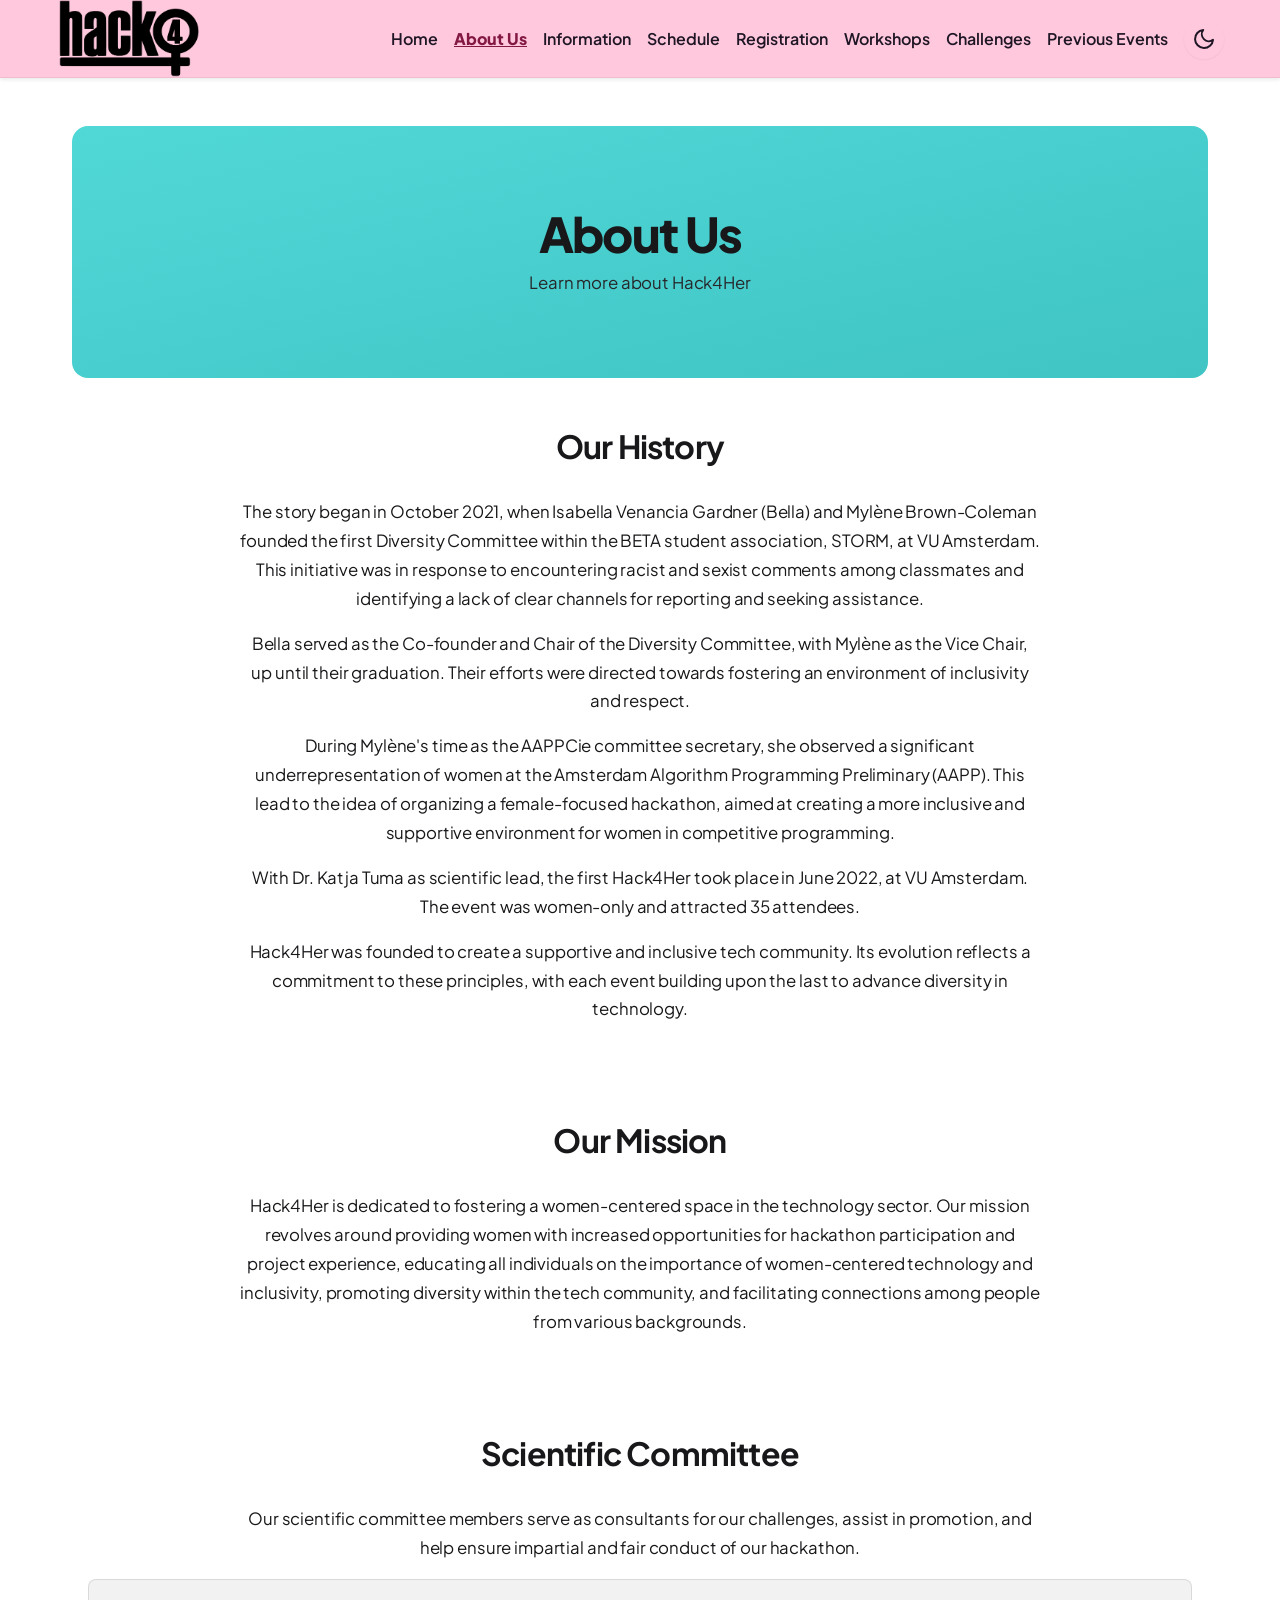
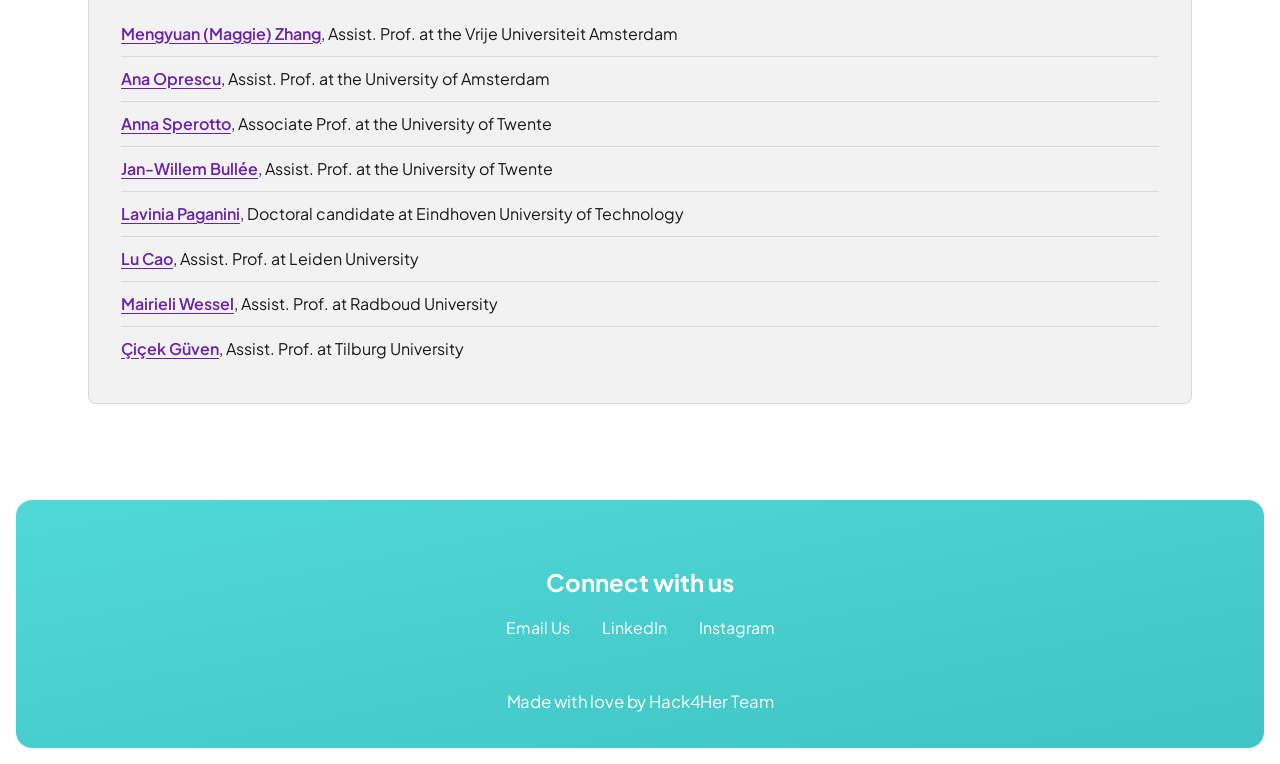
==== about/index.html @ b9912653 "Initial commit with improvements on the hack4her website" ====
<!doctype html>
<html lang="en">
	<head>
		<meta charset="utf-8" />
		<link rel="icon" href="/images/logos/Hack4Her_icon2025.png" />
		<link href="https://fonts.googleapis.com/icon?family=Material+Icons" rel="stylesheet">
		<meta name="viewport" content="width=device-width, initial-scale=1" />
		
		<link href="/_app/immutable/assets/0.BnzV58SU.css" rel="stylesheet">
		<link href="/_app/immutable/assets/3.CpiFrl3l.css" rel="stylesheet"><!--[--><meta name="description" content="Learn about the Hack4Her mission, our team, and our commitment to diversity in technology."> <!--[--><meta name="keywords" content="hackathon, women in tech, coding, programming, technology, diversity, inclusion, about us, team, mission, vision"><!--]--> <meta property="og:title" content="About Hack4Her - Our Mission and Team"> <meta property="og:description" content="Learn about the Hack4Her mission, our team, and our commitment to diversity in technology."> <meta property="og:type" content="website"> <!--[--><meta property="og:image" content="/images/og-image.jpg"><!--]--> <meta name="twitter:card" content="summary_large_image"> <meta name="twitter:title" content="About Hack4Her - Our Mission and Team"> <meta name="twitter:description" content="Learn about the Hack4Her mission, our team, and our commitment to diversity in technology."> <!--[--><meta name="twitter:image" content="/images/og-image.jpg"><!--]--> <!--[!--><!--]--><!--]--><title>About Hack4Her - Our Mission and Team</title>
			<script src="/theme-switcher.js"></script>
		<script src="/gallery-scroll.js" defer></script>
		<script src="/schedule-tabs.js" defer></script>
			<link rel="preconnect" href="https://fonts.googleapis.com">
		<link rel="preconnect" href="https://fonts.gstatic.com" crossorigin>
		<link href="https://fonts.googleapis.com/css2?family=Plus+Jakarta+Sans:wght@400;500;600;700;800&amp;display=swap" rel="stylesheet">
	</head>
	<body data-sveltekit-preload-data="hover">
		<div style="display: contents"><!--[--><!--[--><!----><header class="navigation svelte-17yf3y8"><div class="nav-container svelte-17yf3y8"><div class="logo svelte-17yf3y8"><a href="/" aria-label="Home"><img src="/images/logos/Hack4Her_logo_black.png" alt="Hack4Her" class="logo-img light-logo svelte-17yf3y8"> <img src="/images/logos/Hack4Her_logo_white.png" alt="Hack4Her" class="logo-img dark-logo svelte-17yf3y8"></a></div> <button class="mobile-toggle svelte-17yf3y8" aria-expanded="false" aria-controls="mobile-menu" aria-label="Open menu"><span class="sr-only svelte-17yf3y8">Open menu</span> <svg class="h-6 w-6" fill="none" viewBox="0 0 24 24" stroke="currentColor"><!--[!--><path stroke-linecap="round" stroke-linejoin="round" stroke-width="2" d="M4 6h16M4 12h16M4 18h16"></path><!--]--></svg></button> <nav class="desktop-nav svelte-17yf3y8"><ul class="svelte-17yf3y8"><!--[--><li class="svelte-17yf3y8"><a href="/" class="svelte-17yf3y8">Home</a></li><li class="active svelte-17yf3y8"><a href="/about" class="svelte-17yf3y8">About Us</a></li><li class="svelte-17yf3y8"><a href="/information" class="svelte-17yf3y8">Information</a></li><li class="svelte-17yf3y8"><a href="/schedule" class="svelte-17yf3y8">Schedule</a></li><li class="svelte-17yf3y8"><a href="/registration" class="svelte-17yf3y8">Registration</a></li><li class="svelte-17yf3y8"><a href="/workshops" class="svelte-17yf3y8">Workshops</a></li><li class="svelte-17yf3y8"><a href="/challenges" class="svelte-17yf3y8">Challenges</a></li><li class="svelte-17yf3y8"><a href="/previous-events" class="svelte-17yf3y8">Previous Events</a></li><!--]--></ul> <button class="theme-toggle svelte-13b93yv" aria-label="Switch to dark mode"><!--[!--><svg class="icon svelte-13b93yv" viewBox="0 0 24 24" width="24" height="24" stroke="currentColor" stroke-width="2" fill="none" stroke-linecap="round" stroke-linejoin="round"><path d="M21 12.79A9 9 0 1 1 11.21 3 7 7 0 0 0 21 12.79z"></path></svg><!--]--></button><!----></nav></div> <!--[!--><!--]--></header><!----> <main class="svelte-fzz30"><!----><!----><div class="page-header gradient-background svelte-25y82e"><div class="header-content svelte-25y82e"><h1 class="svelte-25y82e">About Us</h1> <p class="svelte-25y82e">Learn more about Hack4Her</p></div></div> <section class="section svelte-25y82e"><div class="section-container svelte-25y82e"><h2 class="section-title svelte-25y82e">Our History</h2> <p class="section-text svelte-25y82e">The story began in October 2021, when Isabella Venancia Gardner (Bella) and Mylène Brown-Coleman founded the first Diversity Committee within the BETA student association, STORM, at VU Amsterdam. This initiative was in response to encountering racist and sexist comments among classmates and identifying a lack of clear channels for reporting and seeking assistance.</p> <p class="section-text svelte-25y82e">Bella served as the Co-founder and Chair of the Diversity Committee, with Mylène as the Vice Chair, up until their graduation. Their efforts were directed towards fostering an environment of inclusivity and respect.</p> <p class="section-text svelte-25y82e">During Mylène's time as the AAPPCie committee secretary, she observed a significant underrepresentation of women at the Amsterdam Algorithm Programming Preliminary (AAPP). This lead to the idea of organizing a female-focused hackathon, aimed at creating a more inclusive and supportive environment for women in competitive programming.</p> <p class="section-text svelte-25y82e">With Dr. Katja Tuma as scientific lead, the first Hack4Her took place in June 2022, at VU Amsterdam. The event was women-only and attracted 35 attendees.</p> <p class="section-text svelte-25y82e">Hack4Her was founded to create a supportive and inclusive tech community. Its evolution reflects a commitment to these principles, with each event building upon the last to advance diversity in technology.</p></div></section> <section class="section svelte-25y82e"><div class="section-container svelte-25y82e"><h2 class="section-title svelte-25y82e">Our Mission</h2> <p class="section-text svelte-25y82e">Hack4Her is dedicated to fostering a women-centered space in the technology sector. Our mission revolves around providing women with increased opportunities for hackathon participation and project experience, educating all individuals on the importance of women-centered technology and inclusivity, promoting diversity within the tech community, and facilitating connections among people from various backgrounds.</p></div></section> <section class="section svelte-25y82e"><div class="section-container svelte-25y82e"><h2 class="section-title svelte-25y82e">Scientific Committee</h2> <p class="section-text svelte-25y82e">Our scientific committee members serve as consultants for our challenges, assist in promotion, and help ensure impartial and fair conduct of our hackathon.</p> <div class="scientific-committee svelte-25y82e"><ul class="committee-list svelte-25y82e"><li class="svelte-25y82e"><a class="sc-link svelte-25y82e" href="https://mengyuanzhang.github.io/">Mengyuan (Maggie) Zhang</a>, Assist. Prof. at the Vrije Universiteit Amsterdam</li> <li class="svelte-25y82e"><a class="sc-link svelte-25y82e" href="https://www.uva.nl/en/profile/o/p/a.m.oprescu/a.m.oprescu.html">Ana Oprescu</a>, Assist. Prof. at the University of Amsterdam</li> <li class="svelte-25y82e"><a class="sc-link svelte-25y82e" href="http://annasperotto.org">Anna Sperotto</a>, Associate Prof. at the University of Twente</li> <li class="svelte-25y82e"><a class="sc-link svelte-25y82e" href="https://research.utwente.nl/en/persons/jan-willem-bullée">Jan-Willem Bullée</a>, Assist. Prof. at the University of Twente</li> <li class="svelte-25y82e"><a class="sc-link svelte-25y82e" href="https://research.tue.nl/en/persons/lavinia-paganini">Lavinia Paganini</a>, Doctoral candidate at Eindhoven University of Technology</li> <li class="svelte-25y82e"><a class="sc-link svelte-25y82e" href="https://www.universiteitleiden.nl/en/staffmembers/lu-cao%5B2%5D#tab-1">Lu Cao</a>, Assist. Prof. at Leiden University</li> <li class="svelte-25y82e"><a class="sc-link svelte-25y82e" href="https://mairieli.com">Mairieli Wessel</a>, Assist. Prof. at Radboud University</li> <li class="svelte-25y82e"><a class="sc-link svelte-25y82e" href="https://www.tilburguniversity.edu/staff/c-guven">Çiçek Güven</a>, Assist. Prof. at Tilburg University</li></ul></div></div></section> <!--[!--><!--]--> <!--[!--><!--]--><!----><!----></main> <footer class="gradient-background svelte-1807tra"><div class="container svelte-1807tra"><div class="footer-section-title svelte-1807tra">Connect with us</div> <div class="footer-links svelte-1807tra"><a href="mailto:info.hack4her@gmail.com" class="svelte-1807tra">Email Us</a> <a href="https://www.linkedin.com/company/hack4her/" target="_blank" rel="noopener noreferrer" class="svelte-1807tra">LinkedIn</a> <a href="https://www.instagram.com/hack4herofficial/" target="_blank" rel="noopener noreferrer" class="svelte-1807tra">Instagram</a></div>  <!--[!--><!--]--> <!--[!--><!--]--> <div class="footer-bottom svelte-1807tra"><p class="svelte-1807tra">Made with love by Hack4Her Team</p></div></div></footer><!----><!----><!--]--> <!--[!--><!--]--><!--]-->
			
			<script>
				{
					__sveltekit_zcot5m = {
						base: ""
					};

					const element = document.currentScript.parentElement;

					Promise.all([
						import("/_app/immutable/entry/start.DRMPRl2K.js"),
						import("/_app/immutable/entry/app.BiGqqHUP.js")
					]).then(([kit, app]) => {
						kit.start(app, element, {
							node_ids: [0, 3],
							data: [null,null],
							form: null,
							error: null
						});
					});
				}
			</script>
		</div>
	</body>
</html>
---- _app/immutable/assets/0.BnzV58SU.css ----
/*! tailwindcss v4.1.1 | MIT License | https://tailwindcss.com */@layer theme{:root,:host{--font-sans:ui-sans-serif,system-ui,sans-serif,"Apple Color Emoji","Segoe UI Emoji","Segoe UI Symbol","Noto Color Emoji";--font-mono:ui-monospace,SFMono-Regular,Menlo,Monaco,Consolas,"Liberation Mono","Courier New",monospace;--color-white:#fff;--spacing:.25rem;--default-transition-duration:.15s;--default-transition-timing-function:cubic-bezier(.4,0,.2,1);--default-font-family:var(--font-sans);--default-mono-font-family:var(--font-mono)}}@layer base{*,:after,:before,::backdrop{box-sizing:border-box;border:0 solid;margin:0;padding:0}::file-selector-button{box-sizing:border-box;border:0 solid;margin:0;padding:0}html,:host{-webkit-text-size-adjust:100%;-moz-tab-size:4;tab-size:4;line-height:1.5;font-family:var(--default-font-family,ui-sans-serif,system-ui,sans-serif,"Apple Color Emoji","Segoe UI Emoji","Segoe UI Symbol","Noto Color Emoji");font-feature-settings:var(--default-font-feature-settings,normal);font-variation-settings:var(--default-font-variation-settings,normal);-webkit-tap-highlight-color:transparent}hr{height:0;color:inherit;border-top-width:1px}abbr:where([title]){-webkit-text-decoration:underline dotted;text-decoration:underline dotted}h1,h2,h3,h4,h5,h6{font-size:inherit;font-weight:inherit}a{color:inherit;-webkit-text-decoration:inherit;text-decoration:inherit}b,strong{font-weight:bolder}code,kbd,samp,pre{font-family:var(--default-mono-font-family,ui-monospace,SFMono-Regular,Menlo,Monaco,Consolas,"Liberation Mono","Courier New",monospace);font-feature-settings:var(--default-mono-font-feature-settings,normal);font-variation-settings:var(--default-mono-font-variation-settings,normal);font-size:1em}small{font-size:80%}sub,sup{vertical-align:baseline;font-size:75%;line-height:0;position:relative}sub{bottom:-.25em}sup{top:-.5em}table{text-indent:0;border-color:inherit;border-collapse:collapse}:-moz-focusring{outline:auto}progress{vertical-align:baseline}summary{display:list-item}ol,ul,menu{list-style:none}img,svg,video,canvas,audio,iframe,embed,object{vertical-align:middle;display:block}img,video{max-width:100%;height:auto}button,input,select,optgroup,textarea{font:inherit;font-feature-settings:inherit;font-variation-settings:inherit;letter-spacing:inherit;color:inherit;opacity:1;background-color:#0000;border-radius:0}::file-selector-button{font:inherit;font-feature-settings:inherit;font-variation-settings:inherit;letter-spacing:inherit;color:inherit;opacity:1;background-color:#0000;border-radius:0}:where(select:is([multiple],[size])) optgroup{font-weight:bolder}:where(select:is([multiple],[size])) optgroup option{padding-inline-start:20px}::file-selector-button{margin-inline-end:4px}::placeholder{opacity:1}@supports (not ((-webkit-appearance:-apple-pay-button))) or (contain-intrinsic-size:1px){::placeholder{color:color-mix(in oklab,currentColor 50%,transparent)}}textarea{resize:vertical}::-webkit-search-decoration{-webkit-appearance:none}::-webkit-date-and-time-value{min-height:1lh;text-align:inherit}::-webkit-datetime-edit{padding-block:0}::-webkit-datetime-edit-year-field{padding-block:0}::-webkit-datetime-edit-month-field{padding-block:0}::-webkit-datetime-edit-day-field{padding-block:0}::-webkit-datetime-edit-hour-field{padding-block:0}::-webkit-datetime-edit-minute-field{padding-block:0}::-webkit-datetime-edit-second-field{padding-block:0}::-webkit-datetime-edit-millisecond-field{padding-block:0}::-webkit-datetime-edit-meridiem-field{padding-block:0}:-moz-ui-invalid{box-shadow:none}button,input:where([type=button],[type=reset],[type=submit]){-webkit-appearance:button;-moz-appearance:button;appearance:button}::file-selector-button{-webkit-appearance:button;-moz-appearance:button;appearance:button}::-webkit-inner-spin-button{height:auto}::-webkit-outer-spin-button{height:auto}[hidden]:where(:not([hidden=until-found])){display:none!important}[type=text],input:where(:not([type])),[type=email],[type=url],[type=password],[type=number],[type=date],[type=datetime-local],[type=month],[type=search],[type=tel],[type=time],[type=week],[multiple],textarea,select{-webkit-appearance:none;-moz-appearance:none;appearance:none;--tw-shadow:0 0 #0000;background-color:#fff;border-width:1px;border-color:#6a7282;border-radius:0;padding:.5rem .75rem;font-size:1rem;line-height:1.5rem}:is([type=text],input:where(:not([type])),[type=email],[type=url],[type=password],[type=number],[type=date],[type=datetime-local],[type=month],[type=search],[type=tel],[type=time],[type=week],[multiple],textarea,select):focus{outline-offset:2px;--tw-ring-inset:var(--tw-empty, );--tw-ring-offset-width:0px;--tw-ring-offset-color:#fff;--tw-ring-color:oklch(54.6% .245 262.881);--tw-ring-offset-shadow:var(--tw-ring-inset)0 0 0 var(--tw-ring-offset-width)var(--tw-ring-offset-color);--tw-ring-shadow:var(--tw-ring-inset)0 0 0 calc(1px + var(--tw-ring-offset-width))var(--tw-ring-color);box-shadow:var(--tw-ring-offset-shadow),var(--tw-ring-shadow),var(--tw-shadow);border-color:#155dfc;outline:2px solid #0000}input::placeholder,textarea::placeholder{color:#6a7282;opacity:1}::-webkit-datetime-edit-fields-wrapper{padding:0}::-webkit-date-and-time-value{min-height:1.5em}::-webkit-date-and-time-value{text-align:inherit}::-webkit-datetime-edit{display:inline-flex}::-webkit-datetime-edit{padding-top:0;padding-bottom:0}::-webkit-datetime-edit-year-field{padding-top:0;padding-bottom:0}::-webkit-datetime-edit-month-field{padding-top:0;padding-bottom:0}::-webkit-datetime-edit-day-field{padding-top:0;padding-bottom:0}::-webkit-datetime-edit-hour-field{padding-top:0;padding-bottom:0}::-webkit-datetime-edit-minute-field{padding-top:0;padding-bottom:0}::-webkit-datetime-edit-second-field{padding-top:0;padding-bottom:0}::-webkit-datetime-edit-millisecond-field{padding-top:0;padding-bottom:0}::-webkit-datetime-edit-meridiem-field{padding-top:0;padding-bottom:0}select{-webkit-print-color-adjust:exact;print-color-adjust:exact;background-image:url("data:image/svg+xml,%3csvg xmlns='http://www.w3.org/2000/svg' fill='none' viewBox='0 0 20 20'%3e%3cpath stroke='oklch(55.1%25 0.027 264.364)' stroke-linecap='round' stroke-linejoin='round' stroke-width='1.5' d='M6 8l4 4 4-4'/%3e%3c/svg%3e");background-position:right .5rem center;background-repeat:no-repeat;background-size:1.5em 1.5em;padding-right:2.5rem}[multiple],[size]:where(select:not([size="1"])){background-image:initial;background-position:initial;background-repeat:unset;background-size:initial;-webkit-print-color-adjust:unset;print-color-adjust:unset;padding-right:.75rem}[type=checkbox],[type=radio]{-webkit-appearance:none;-moz-appearance:none;appearance:none;-webkit-print-color-adjust:exact;print-color-adjust:exact;vertical-align:middle;-webkit-user-select:none;user-select:none;color:#155dfc;--tw-shadow:0 0 #0000;background-color:#fff;background-origin:border-box;border-width:1px;border-color:#6a7282;flex-shrink:0;width:1rem;height:1rem;padding:0;display:inline-block}[type=checkbox]{border-radius:0}[type=radio]{border-radius:100%}[type=checkbox]:focus,[type=radio]:focus{outline-offset:2px;--tw-ring-inset:var(--tw-empty, );--tw-ring-offset-width:2px;--tw-ring-offset-color:#fff;--tw-ring-color:oklch(54.6% .245 262.881);--tw-ring-offset-shadow:var(--tw-ring-inset)0 0 0 var(--tw-ring-offset-width)var(--tw-ring-offset-color);--tw-ring-shadow:var(--tw-ring-inset)0 0 0 calc(2px + var(--tw-ring-offset-width))var(--tw-ring-color);box-shadow:var(--tw-ring-offset-shadow),var(--tw-ring-shadow),var(--tw-shadow);outline:2px solid #0000}[type=checkbox]:checked,[type=radio]:checked{background-color:currentColor;background-position:50%;background-repeat:no-repeat;background-size:100% 100%;border-color:#0000}[type=checkbox]:checked{background-image:url("data:image/svg+xml,%3csvg viewBox='0 0 16 16' fill='white' xmlns='http://www.w3.org/2000/svg'%3e%3cpath d='M12.207 4.793a1 1 0 010 1.414l-5 5a1 1 0 01-1.414 0l-2-2a1 1 0 011.414-1.414L6.5 9.086l4.293-4.293a1 1 0 011.414 0z'/%3e%3c/svg%3e")}@media (forced-colors:active){[type=checkbox]:checked{-webkit-appearance:auto;-moz-appearance:auto;appearance:auto}}[type=radio]:checked{background-image:url("data:image/svg+xml,%3csvg viewBox='0 0 16 16' fill='white' xmlns='http://www.w3.org/2000/svg'%3e%3ccircle cx='8' cy='8' r='3'/%3e%3c/svg%3e")}@media (forced-colors:active){[type=radio]:checked{-webkit-appearance:auto;-moz-appearance:auto;appearance:auto}}[type=checkbox]:checked:hover,[type=checkbox]:checked:focus,[type=radio]:checked:hover,[type=radio]:checked:focus{background-color:currentColor;border-color:#0000}[type=checkbox]:indeterminate{background-color:currentColor;background-image:url("data:image/svg+xml,%3csvg xmlns='http://www.w3.org/2000/svg' fill='none' viewBox='0 0 16 16'%3e%3cpath stroke='white' stroke-linecap='round' stroke-linejoin='round' stroke-width='2' d='M4 8h8'/%3e%3c/svg%3e");background-position:50%;background-repeat:no-repeat;background-size:100% 100%;border-color:#0000}@media (forced-colors:active){[type=checkbox]:indeterminate{-webkit-appearance:auto;-moz-appearance:auto;appearance:auto}}[type=checkbox]:indeterminate:hover,[type=checkbox]:indeterminate:focus{background-color:currentColor;border-color:#0000}[type=file]{background:unset;border-color:inherit;font-size:unset;line-height:inherit;border-width:0;border-radius:0;padding:0}[type=file]:focus{outline:1px solid buttontext;outline:1px auto -webkit-focus-ring-color}}@layer components;@layer utilities{.sr-only{clip:rect(0,0,0,0);white-space:nowrap;border-width:0;width:1px;height:1px;margin:-1px;padding:0;position:absolute;overflow:hidden}.static{position:static}.container{width:100%}@media (min-width:40rem){.container{max-width:40rem}}@media (min-width:48rem){.container{max-width:48rem}}@media (min-width:64rem){.container{max-width:64rem}}@media (min-width:80rem){.container{max-width:80rem}}@media (min-width:96rem){.container{max-width:96rem}}.contents{display:contents}.flex{display:flex}.grid{display:grid}.hidden{display:none}.table{display:table}.h-6{height:calc(var(--spacing)*6)}.w-6{width:calc(var(--spacing)*6)}.flex-shrink{flex-shrink:1}.grow{flex-grow:1}.border-collapse{border-collapse:collapse}.transform{transform:var(--tw-rotate-x)var(--tw-rotate-y)var(--tw-rotate-z)var(--tw-skew-x)var(--tw-skew-y)}.resize{resize:both}.flex-wrap{flex-wrap:wrap}.border{border-style:var(--tw-border-style);border-width:1px}.text-white{color:var(--color-white)}.filter{filter:var(--tw-blur,)var(--tw-brightness,)var(--tw-contrast,)var(--tw-grayscale,)var(--tw-hue-rotate,)var(--tw-invert,)var(--tw-saturate,)var(--tw-sepia,)var(--tw-drop-shadow,)}.backdrop-filter{-webkit-backdrop-filter:var(--tw-backdrop-blur,)var(--tw-backdrop-brightness,)var(--tw-backdrop-contrast,)var(--tw-backdrop-grayscale,)var(--tw-backdrop-hue-rotate,)var(--tw-backdrop-invert,)var(--tw-backdrop-opacity,)var(--tw-backdrop-saturate,)var(--tw-backdrop-sepia,);backdrop-filter:var(--tw-backdrop-blur,)var(--tw-backdrop-brightness,)var(--tw-backdrop-contrast,)var(--tw-backdrop-grayscale,)var(--tw-backdrop-hue-rotate,)var(--tw-backdrop-invert,)var(--tw-backdrop-opacity,)var(--tw-backdrop-saturate,)var(--tw-backdrop-sepia,)}.transition{transition-property:color,background-color,border-color,outline-color,text-decoration-color,fill,stroke,--tw-gradient-from,--tw-gradient-via,--tw-gradient-to,opacity,box-shadow,transform,translate,scale,rotate,filter,-webkit-backdrop-filter,backdrop-filter;transition-timing-function:var(--tw-ease,var(--default-transition-timing-function));transition-duration:var(--tw-duration,var(--default-transition-duration))}}@supports (((-webkit-hyphens:none)) and (not (margin-trim:inline))) or ((-moz-orient:inline) and (not (color:rgb(from red r g b)))){@layer base{*,:before,:after,::backdrop{--tw-rotate-x:rotateX(0);--tw-rotate-y:rotateY(0);--tw-rotate-z:rotateZ(0);--tw-skew-x:skewX(0);--tw-skew-y:skewY(0);--tw-border-style:solid;--tw-blur:initial;--tw-brightness:initial;--tw-contrast:initial;--tw-grayscale:initial;--tw-hue-rotate:initial;--tw-invert:initial;--tw-opacity:initial;--tw-saturate:initial;--tw-sepia:initial;--tw-drop-shadow:initial;--tw-drop-shadow-color:initial;--tw-drop-shadow-alpha:100%;--tw-drop-shadow-size:initial;--tw-backdrop-blur:initial;--tw-backdrop-brightness:initial;--tw-backdrop-contrast:initial;--tw-backdrop-grayscale:initial;--tw-backdrop-hue-rotate:initial;--tw-backdrop-invert:initial;--tw-backdrop-opacity:initial;--tw-backdrop-saturate:initial;--tw-backdrop-sepia:initial}}}/* 1. Old Light Mode (Original Website Light Theme) */
:root, [data-theme="old-light"] {
  --color-primary: #e7c6ff;
  --color-primary-rgb: 231,198,255;
  --color-secondary: #bde0fe;
  --color-secondary-rgb: 189,224,254;
  --color-accent: #ffc8dd;
  --color-accent-rgb: 255,200,221;
  --color-tertiary: #50d8d7;
  --color-tertiary-rgb: 80,216,215;
  --color-text: #333333;
  --color-background: #ffffff;
  --color-surface: #ffffff;
  --color-border: rgba(0,0,0,0.06);
  --gradient-background: linear-gradient(to bottom right,#50d8d7,#40c4c4);
  --gradient-nav: var(--color-accent);
  --gradient-primary: linear-gradient(to bottom right,#bde0fe,#e7c6ff);
  --shadow-card: 0 4px 10px #00000042;
  --font-size-heading-large: 3rem;
  --font-size-heading-medium: 2rem;
  --font-size-heading-small: 1.5rem;
  --font-size-body: 1rem;
  --font-size-small: .875rem;
  --font-size-button: 1rem;
  --spacing-small: .5rem;
  --spacing-medium: 1rem;
  --spacing-large: 2rem;
  --border-radius: 8px;
  --border-radius-button: 50px;
  --border-radius-section: 16px;
  --display-light-mode: block;
  --display-dark-mode: none;
  font-family: Inter,-apple-system,BlinkMacSystemFont,Segoe UI,Roboto,Oxygen,Ubuntu,Cantarell,Open Sans,Helvetica Neue,sans-serif;
  font-size: 16px;
  line-height: 1.5;
}

/* 2. Old Dark Mode (Original Website Dark Theme) */
body.dark-mode[data-theme="old-dark"], [data-theme="old-dark"] {
  --color-primary: #9e16a8;
  --color-primary-rgb: 158,22,168;
  --color-secondary: #006ff9;
  --color-secondary-rgb: 0,111,249;
  --color-accent: #741336;
  --color-accent-rgb: 116,19,54;
  --color-tertiary: #0ff;
  --color-tertiary-rgb: 0,255,255;
  --color-text: #f5f5f5;
  --color-background: #0a0a0a;
  --color-surface: #121212;
  --color-border: rgba(255,255,255,0.1);
  --gradient-background: linear-gradient(to bottom right,#090b12,#0a0a79);
  --gradient-nav: #62286e;
  --gradient-primary: linear-gradient(to bottom right,#090b12,#9e16a8);
  --shadow-card: 0 4px 10px #00000082;
  --display-light-mode: none;
  --display-dark-mode: block;
}

/* 3. Minimalist Dark (Sleek Obsidian / Linear style) */
body.dark-mode[data-theme="new-dark"], [data-theme="new-dark"] {
  --color-primary: #818cf8;
  --color-primary-rgb: 129,140,248;
  --color-secondary: #a78bfa;
  --color-secondary-rgb: 167,139,250;
  --color-accent: #f43f5e;
  --color-accent-rgb: 244,63,94;
  --color-tertiary: #38bdf8;
  --color-tertiary-rgb: 56,189,248;
  --color-text: #f4f4f5;
  --color-background: #09090b;
  --color-surface: #121215;
  --color-border: rgba(255,255,255,0.09);
  --gradient-background: radial-gradient(ellipse 80% 50% at 50% -20%, rgba(99,102,241,0.16), transparent), #09090b;
  --gradient-nav: rgba(9,9,11,0.85);
  --gradient-primary: linear-gradient(135deg, #4f46e5 0%, #6366f1 100%);
  --shadow-card: 0 10px 30px rgba(0,0,0,0.5);
  --display-light-mode: none;
  --display-dark-mode: block;
}
[data-theme="new-dark"] .navigation.svelte-17yf3y8 {
  background: rgba(9, 9, 11, 0.85) !important;
  backdrop-filter: blur(16px);
  -webkit-backdrop-filter: blur(16px);
  border-bottom: 1px solid rgba(255, 255, 255, 0.08) !important;
}

/* 4. Warm Mode (Soft Amber Paper, Easy on the Eyes) */
[data-theme="warm"] {
  --color-primary: #c2410c;
  --color-primary-rgb: 194, 65, 12;
  --color-secondary: #b45309;
  --color-secondary-rgb: 180, 83, 9;
  --color-accent: #e05338;
  --color-accent-rgb: 224, 83, 56;
  --color-tertiary: #d97706;
  --color-tertiary-rgb: 217, 119, 6;
  --color-text: #292524;
  --color-background: #faf6ee;
  --color-surface: #fffdf9;
  --color-border: rgba(180, 140, 90, 0.22);
  --gradient-background: linear-gradient(135deg, #fefbf4 0%, #fde8cb 50%, #fbd5a0 100%);
  --gradient-nav: rgba(250, 246, 238, 0.94);
  --gradient-primary: linear-gradient(135deg, #c2410c 0%, #d97706 100%);
  --shadow-card: 0 4px 14px rgba(120, 80, 30, 0.06), 0 1px 3px rgba(0,0,0,0.03);
  --display-light-mode: block;
  --display-dark-mode: none;
}
[data-theme="warm"] .navigation.svelte-17yf3y8 {
  background: rgba(250, 246, 238, 0.94) !important;
  backdrop-filter: blur(14px);
  -webkit-backdrop-filter: blur(14px);
  border-bottom: 1px solid rgba(180, 140, 90, 0.22) !important;
}
[data-theme="warm"] .desktop-nav.svelte-17yf3y8 a:where(.svelte-17yf3y8) {
  color: #292524 !important;
}
[data-theme="warm"] .desktop-nav.svelte-17yf3y8 a:where(.svelte-17yf3y8):hover,
[data-theme="warm"] li.active.svelte-17yf3y8 a:where(.svelte-17yf3y8) {
  color: #c2410c !important;
}
[data-theme="warm"] .theme-toggle.svelte-13b93yv {
  color: #292524 !important;
}
[data-theme="warm"] .hero.svelte-fngt7g {
  background: linear-gradient(135deg, #fbf5ea 0%, #fed7aa 60%, #fdba74 100%) !important;
  color: #292524 !important;
  border: 1px solid rgba(180, 140, 90, 0.25) !important;
}
[data-theme="warm"] .hero-subtitle.svelte-fngt7g {
  color: #573a27 !important;
}
[data-theme="warm"] .hero.svelte-fngt7g .hero-logo {
  filter: brightness(0) sepia(1) saturate(5) hue-rotate(-20deg);
}
[data-theme="warm"] .hero.svelte-fngt7g .btn-white {
  background-color: #292524 !important;
  color: #fffdf9 !important;
}
[data-theme="warm"] .hero.svelte-fngt7g .btn-outline {
  border: 1px solid rgba(41, 37, 36, 0.3) !important;
  color: #292524 !important;
  background-color: rgba(255, 255, 255, 0.45) !important;
}
[data-theme="warm"] .highlight-card.svelte-fngt7g {
  background-color: rgba(255, 255, 255, 0.72) !important;
  color: #292524 !important;
  border: 1px solid rgba(180, 140, 90, 0.2) !important;
}
[data-theme="warm"] .cta.svelte-fngt7g {
  background: linear-gradient(135deg, #fbf5ea 0%, #fed7aa 60%, #fdba74 100%) !important;
  color: #292524 !important;
  border: 1px solid rgba(180, 140, 90, 0.25) !important;
}
[data-theme="warm"] .cta-title.svelte-fngt7g,
[data-theme="warm"] .cta-text.svelte-fngt7g {
  color: #292524 !important;
}
[data-theme="warm"] .cta.svelte-fngt7g .btn-white {
  background-color: #292524 !important;
  color: #fffdf9 !important;
}
[data-theme="warm"] footer.svelte-1807tra {
  background: linear-gradient(135deg, #fbf5ea 0%, #fed7aa 100%) !important;
  color: #292524 !important;
  border-top: 1px solid rgba(180, 140, 90, 0.22) !important;
}
[data-theme="warm"] footer.svelte-1807tra a:where(.svelte-1807tra),
[data-theme="warm"] footer.svelte-1807tra p:where(.svelte-1807tra),
[data-theme="warm"] .footer-section-title.svelte-1807tra {
  color: #292524 !important;
}
[data-theme="warm"] .text-white.svelte-fngt7g,
[data-theme="warm"] .text-white.svelte-1est5um,
[data-theme="warm"] .text-white.svelte-148knri,
[data-theme="warm"] .text-white.svelte-6bjdst {
  color: #292524 !important;
}

/* 5. Forest Mode (Deep Nordic Emerald Dark) */
body.dark-mode[data-theme="forest"], [data-theme="forest"] {
  --color-primary: #10b981;
  --color-primary-rgb: 16, 185, 129;
  --color-secondary: #34d399;
  --color-secondary-rgb: 52, 211, 153;
  --color-accent: #f59e0b;
  --color-accent-rgb: 245, 158, 11;
  --color-tertiary: #06b6d4;
  --color-tertiary-rgb: 6, 182, 212;
  --color-text: #ecfdf5;
  --color-background: #08110c;
  --color-surface: #0f1c15;
  --color-border: rgba(52, 211, 153, 0.16);
  --gradient-background: linear-gradient(135deg, #05140d 0%, #064e3b 50%, #047857 100%);
  --gradient-nav: rgba(8, 17, 12, 0.9);
  --gradient-primary: linear-gradient(135deg, #059669 0%, #10b981 100%);
  --shadow-card: 0 10px 30px rgba(0, 0, 0, 0.55);
  --display-light-mode: none;
  --display-dark-mode: block;
}
[data-theme="forest"] .navigation.svelte-17yf3y8 {
  background: rgba(8, 17, 12, 0.9) !important;
  backdrop-filter: blur(16px);
  -webkit-backdrop-filter: blur(16px);
  border-bottom: 1px solid rgba(52, 211, 153, 0.16) !important;
}

/* Light / Dark Logo Switching */
.light-logo { display: var(--display-light-mode) !important; }
.dark-logo { display: var(--display-dark-mode) !important; }

/* Invert black-only logos in Dark Mode */
body.dark-mode img[src*="Uber_logo_black"],
body.dark-mode img[src*="Uber_logo.png"] {
  filter: brightness(0) invert(1) !important;
}
body.dark-mode img[src*="ProsusLogo"] {
  filter: brightness(0) invert(1) !important;
}

/* Bol logo proper sizing & crisp presentation */
.sponsor-card img[src*="Bol"],
.challenge-logo img[src*="Bol"],
.bol-logo {
  max-width: 86% !important;
  max-height: 80% !important;
  width: 78% !important;
  height: auto !important;
}

/* In dark mode, ensure Bol logo is clean white */
body.dark-mode img[src*="Bol_logo.svg"],
body.dark-mode img[src*="Bol-Transparent"] {
  filter: brightness(0) invert(1) !important;
}

/* Amazon logo sizing */
.amazon-logo,
.sponsor-card img[src*="Amazon"] {
  max-width: 84% !important;
  max-height: 72% !important;
  width: 76% !important;
  height: auto !important;
}

/* DuckDB logo sizing */
.sponsor-card img[src*="DuckDB"] {
  max-width: 85% !important;
  max-height: 75% !important;
  width: 75% !important;
  height: auto !important;
}

/* VU CS Department badge in dark mode */
body.dark-mode img[src*="VUCSDepartment"] {
  border-radius: 8px;
  padding: 8px 14px;
  background: #ffffff;
  max-width: 88% !important;
  max-height: 78% !important;
}

/* Sponsor card & partner card styling */
.sponsor-card.svelte-fngt7g,
.logo-card.svelte-1807tra {
  background-color: var(--color-surface) !important;
  border: 1px solid var(--color-border) !important;
  border-radius: var(--border-radius) !important;
  transition: transform 0.25s cubic-bezier(0.16, 1, 0.3, 1), border-color 0.25s ease, box-shadow 0.25s ease !important;
}
.sponsor-card.svelte-fngt7g:hover,
.logo-card.svelte-1807tra:hover {
  transform: translateY(-4px) !important;
  border-color: var(--color-primary) !important;
  box-shadow: 0 12px 30px rgba(0, 0, 0, 0.35) !important;
}

/* Challenge card styling */
.challenge-card.svelte-8hcq1x {
  background-color: var(--color-surface) !important;
  border: 1px solid var(--color-border) !important;
  border-radius: var(--border-radius) !important;
  box-shadow: var(--shadow-card) !important;
  transition: transform 0.25s cubic-bezier(0.16, 1, 0.3, 1), border-color 0.25s ease, box-shadow 0.25s ease !important;
}
.challenge-card.svelte-8hcq1x:hover {
  transform: translateY(-4px) !important;
  border-color: var(--color-primary) !important;
  box-shadow: 0 16px 36px rgba(0, 0, 0, 0.4) !important;
}

/* Navigation bar styling */
.navigation.svelte-17yf3y8 {
  background: var(--gradient-nav) !important;
  border-bottom: 1px solid var(--color-border) !important;
  box-shadow: 0 2px 4px rgba(0, 0, 0, 0.08) !important;
  transition: background 0.3s ease, border-color 0.3s ease;
}

/* Google Calendar Section Styling */
.google-calendar-section {
  margin: var(--spacing-large) 0;
  text-align: center;
}
.calendar-header-actions {
  display: flex;
  justify-content: space-between;
  align-items: center;
  margin-bottom: var(--spacing-medium);
  flex-wrap: wrap;
  gap: var(--spacing-small);
}
.calendar-badge {
  display: inline-flex;
  align-items: center;
  gap: 6px;
  font-size: 1.1rem;
  font-weight: 700;
  color: #fff;
  background: rgba(255, 255, 255, 0.15);
  padding: 6px 16px;
  border-radius: 20px;
}
.calendar-embed-container {
  border-radius: 16px;
  overflow: hidden;
  box-shadow: 0 12px 35px rgba(0, 0, 0, 0.35);
  border: 1px solid rgba(255, 255, 255, 0.15);
  background: #fff;
}
.calendar-embed-container iframe {
  display: block;
  width: 100%;
  height: 900px !important;
  border: none;
}
@media (max-width: 768px) {
  .calendar-embed-container iframe {
    height: 750px !important;
  }
}
.calendar-instructions-hint {
  font-size: 0.9rem;
  color: rgba(255, 255, 255, 0.85);
  margin-top: var(--spacing-small);
}body{background-color:var(--color-background);color:var(--color-text);min-height:100vh;margin:0;padding:0}h1,h2,h3,h4,h5,h6{margin:0 0 var(--spacing-medium)0;font-weight:700;line-height:1.2}h1{font-size:var(--font-size-heading-large)}h2{font-size:var(--font-size-heading-medium)}button{font-size:var(--font-size-button);padding:var(--spacing-small)var(--spacing-large);border-radius:var(--border-radius-button);cursor:pointer;background-color:var(--color-primary);color:#fff;border:none;font-weight:500;transition:background-color .2s,transform .1s}button:hover{filter:brightness(1.1)}button:active{transform:scale(.98)}.card{background-color:var(--color-surface);border-radius:var(--border-radius);box-shadow:var(--shadow-card);padding:var(--spacing-large);margin-bottom:var(--spacing-large)}.gradient-background{background:var(--gradient-background);border-radius:var(--border-radius-section);margin:var(--spacing-medium);overflow:hidden}.section{border-radius:var(--border-radius-section);margin:var(--spacing-medium);overflow:hidden}@media (max-width:600px){h1{font-size:calc(var(--font-size-heading-large)*.6)}h2{font-size:calc(var(--font-size-heading-medium)*.6)}.section,.gradient-background{margin:var(--spacing-small);border-radius:calc(var(--border-radius-section)*.75)}}@media (min-width:601px) and (max-width:1024px){h1{font-size:calc(var(--font-size-heading-large)*.8)}h2{font-size:calc(var(--font-size-heading-medium)*.8)}}nav{color:#fff;background:0 0}.hero{border-radius:var(--border-radius-section);margin:var(--spacing-medium);overflow:hidden;background:var(--gradient-background)!important}.page-header{border-radius:var(--border-radius-section);margin:var(--spacing-medium);overflow:hidden}@property --tw-rotate-x{syntax:"*";inherits:false;initial-value:rotateX(0)}@property --tw-rotate-y{syntax:"*";inherits:false;initial-value:rotateY(0)}@property --tw-rotate-z{syntax:"*";inherits:false;initial-value:rotateZ(0)}@property --tw-skew-x{syntax:"*";inherits:false;initial-value:skewX(0)}@property --tw-skew-y{syntax:"*";inherits:false;initial-value:skewY(0)}@property --tw-border-style{syntax:"*";inherits:false;initial-value:solid}@property --tw-blur{syntax:"*";inherits:false}@property --tw-brightness{syntax:"*";inherits:false}@property --tw-contrast{syntax:"*";inherits:false}@property --tw-grayscale{syntax:"*";inherits:false}@property --tw-hue-rotate{syntax:"*";inherits:false}@property --tw-invert{syntax:"*";inherits:false}@property --tw-opacity{syntax:"*";inherits:false}@property --tw-saturate{syntax:"*";inherits:false}@property --tw-sepia{syntax:"*";inherits:false}@property --tw-drop-shadow{syntax:"*";inherits:false}@property --tw-drop-shadow-color{syntax:"*";inherits:false}@property --tw-drop-shadow-alpha{syntax:"<percentage>";inherits:false;initial-value:100%}@property --tw-drop-shadow-size{syntax:"*";inherits:false}@property --tw-backdrop-blur{syntax:"*";inherits:false}@property --tw-backdrop-brightness{syntax:"*";inherits:false}@property --tw-backdrop-contrast{syntax:"*";inherits:false}@property --tw-backdrop-grayscale{syntax:"*";inherits:false}@property --tw-backdrop-hue-rotate{syntax:"*";inherits:false}@property --tw-backdrop-invert{syntax:"*";inherits:false}@property --tw-backdrop-opacity{syntax:"*";inherits:false}@property --tw-backdrop-saturate{syntax:"*";inherits:false}@property --tw-backdrop-sepia{syntax:"*";inherits:false}.theme-toggle.svelte-13b93yv{background:none;border:none;color:var(--color-text);padding:var(--spacing-small);margin-left:var(--spacing-medium);cursor:pointer;border-radius:50%;display:flex;align-items:center;justify-content:center;transition:background-color .2s}nav .theme-toggle.svelte-13b93yv{color:#fff!important}.theme-toggle.svelte-13b93yv:hover{background-color:#0000000d}body.dark-mode .theme-toggle.svelte-13b93yv:hover{background-color:#ffffff1a}.icon.svelte-13b93yv{width:24px;height:24px}.navigation.svelte-17yf3y8{position:sticky;top:0;z-index:100;background:var(--gradient-nav);box-shadow:0 2px 4px #0000001a}.nav-container.svelte-17yf3y8{display:flex;justify-content:space-between;align-items:center;max-width:1200px;margin:0 auto;padding:1rem var(--spacing-medium)}.logo.svelte-17yf3y8{margin:0;display:flex;align-items:center;height:45px;max-width:162px}.logo-img.svelte-17yf3y8{width:90%;height:90%;object-fit:contain}.light-logo.svelte-17yf3y8{display:var(--display-light-mode)}.dark-logo.svelte-17yf3y8{display:var(--display-dark-mode)}.desktop-nav.svelte-17yf3y8{display:flex;align-items:center;background:transparent}.desktop-nav.svelte-17yf3y8 ul:where(.svelte-17yf3y8){display:flex;list-style:none;margin:0;padding:0;background:transparent}.desktop-nav.svelte-17yf3y8 li:where(.svelte-17yf3y8){margin-left:var(--spacing-medium)}.desktop-nav.svelte-17yf3y8 a:where(.svelte-17yf3y8),.mobile-nav.svelte-17yf3y8 a:where(.svelte-17yf3y8){text-decoration:none;color:#fff;font-weight:500;transition:color .2s}.desktop-nav.svelte-17yf3y8 a:where(.svelte-17yf3y8):hover,.mobile-nav.svelte-17yf3y8 a:where(.svelte-17yf3y8):hover{color:#fffc}li.active.svelte-17yf3y8 a:where(.svelte-17yf3y8){color:#fff;font-weight:700;text-decoration:underline}.mobile-toggle.svelte-17yf3y8{display:none;background:none;border:none;color:var(--color-text);padding:0}.mobile-toggle.svelte-17yf3y8:hover{background:none;color:var(--color-primary)}.mobile-nav.svelte-17yf3y8{display:none;padding:1rem var(--spacing-medium);border-top:1px solid rgba(255,255,255,.2)}.mobile-nav.svelte-17yf3y8 ul:where(.svelte-17yf3y8){list-style:none;margin:0;padding:0}.mobile-nav.svelte-17yf3y8 li:where(.svelte-17yf3y8){margin-bottom:var(--spacing-medium)}.sr-only.svelte-17yf3y8{position:absolute;width:1px;height:1px;padding:0;margin:-1px;overflow:hidden;clip:rect(0,0,0,0);white-space:nowrap;border-width:0}.theme-toggle-mobile.svelte-17yf3y8{margin-top:var(--spacing-large)}@media (max-width: 768px){.desktop-nav.svelte-17yf3y8{display:none}.mobile-toggle.svelte-17yf3y8,.mobile-nav.svelte-17yf3y8{display:block}}footer.svelte-1807tra{color:#fff;padding:var(--spacing-large) 0;text-align:center}.container.svelte-1807tra{max-width:1200px;margin:0 auto;padding:0 var(--spacing-medium);display:flex;flex-direction:column;align-items:center}.footer-section-title.svelte-1807tra{font-size:1.5rem;font-weight:700;margin:2rem 0 1rem}.footer-links.svelte-1807tra{display:flex;flex-wrap:wrap;justify-content:center;gap:2rem;margin-bottom:1rem}.footer-links.svelte-1807tra a:where(.svelte-1807tra){color:#fff;text-decoration:none;transition:opacity .2s}.footer-links.svelte-1807tra a:where(.svelte-1807tra):hover{opacity:.8}.sponsors-container.svelte-1807tra,.partners-container.svelte-1807tra{display:flex;flex-direction:column;align-items:center;margin-bottom:2rem}.logo-grid.svelte-1807tra{display:flex;flex-wrap:wrap;justify-content:center;gap:1rem;margin:.5rem 0;max-width:800px}.platinum-grid.svelte-1807tra{margin-bottom:1.5rem}.partners-grid.svelte-1807tra{margin-bottom:1rem}.logo-card.svelte-1807tra{background-color:#fff;border-radius:8px;padding:1rem;display:flex;align-items:center;justify-content:center;overflow:hidden;box-shadow:0 4px 6px #0000001a;position:relative}.platinum-card.svelte-1807tra{width:220px;height:130px}.gold-card.svelte-1807tra{width:160px;height:100px}.partner-card.svelte-1807tra{width:180px;height:110px}.logo-card.svelte-1807tra img:where(.svelte-1807tra){max-width:90%;max-height:90%;object-fit:contain;display:block;margin:0 auto;position:absolute;top:50%;left:50%;transform:translate(-50%,-50%)}.footer-bottom.svelte-1807tra{margin-top:2rem}.footer-bottom.svelte-1807tra p:where(.svelte-1807tra){margin:0;font-size:1rem}@media (max-width: 768px){.footer-links.svelte-1807tra{gap:1.5rem}.platinum-card.svelte-1807tra{width:180px;height:110px}.gold-card.svelte-1807tra{width:140px;height:90px}.partner-card.svelte-1807tra{width:150px;height:90px}}@media (max-width: 480px){.footer-links.svelte-1807tra{gap:1rem;flex-direction:column}.platinum-card.svelte-1807tra{width:160px;height:100px;padding:.8rem}.gold-card.svelte-1807tra,.partner-card.svelte-1807tra{width:120px;height:80px;padding:.6rem}.logo-grid.svelte-1807tra{gap:.8rem}}main.svelte-fzz30{max-width:1200px;margin:0 auto;padding:var(--spacing-large) var(--spacing-medium);min-height:calc(100vh - 300px)}

/* ==========================================================================
   ENHANCED TYPOGRAPHY & HIGH-CONTRAST ACCESSIBILITY ENGINE
   ========================================================================== */

/* Universal font rendering */
html, body {
  font-family: 'Plus Jakarta Sans', -apple-system, BlinkMacSystemFont, 'Segoe UI', Roboto, Helvetica, Arial, sans-serif !important;
  -webkit-font-smoothing: antialiased !important;
  -moz-osx-font-smoothing: grayscale !important;
  text-rendering: optimizeLegibility !important;
}

/* Headings with modern geometric tracking */
h1, h2, h3, h4, h5, h6,
.section-title, .cta-title, .hero-subtitle, .event-subtitle,
.highlight-title, .challenge-name, .faq-question {
  font-family: 'Plus Jakarta Sans', -apple-system, BlinkMacSystemFont, 'Segoe UI', Roboto, sans-serif !important;
  letter-spacing: -0.025em !important;
  line-height: 1.25 !important;
}

h1 {
  font-weight: 800 !important;
  letter-spacing: -0.035em !important;
  line-height: 1.15 !important;
}

h2, .section-title {
  font-weight: 700 !important;
  letter-spacing: -0.025em !important;
}

/* Paragraphs & body copy with relaxed, readable line height */
p, .section-text, .faq-answer {
  line-height: 1.72 !important;
  letter-spacing: -0.008em !important;
  font-size: 1.05rem !important;
}

/* Buttons with modern weight & tracking */
button, .btn {
  font-family: 'Plus Jakarta Sans', -apple-system, BlinkMacSystemFont, 'Segoe UI', Roboto, sans-serif !important;
  font-weight: 600 !important;
  letter-spacing: -0.01em !important;
  box-shadow: 0 1px 2px rgba(0, 0, 0, 0.05);
}

/* High-contrast links */
.sc-link {
  font-weight: 600 !important;
  text-decoration: underline !important;
  text-underline-offset: 3px !important;
}

/* --- THEME 1: OLD LIGHT MODE CONTRAST BOOST --- */
:root, [data-theme="old-light"] {
  --color-text: #18181b;
}
[data-theme="old-light"] .event-subtitle,
[data-theme="old-light"] .event-date {
  color: #6b21a8 !important;
  font-weight: 700 !important;
}
[data-theme="old-light"] .sc-link {
  color: #6b21a8 !important;
}
[data-theme="old-light"] .sc-link:hover {
  color: #581c87 !important;
}
/* Fix low-contrast white links on pink navbar */
[data-theme="old-light"] .navigation.svelte-17yf3y8 .desktop-nav.svelte-17yf3y8 a:where(.svelte-17yf3y8) {
  color: #1f1625 !important;
  font-weight: 600 !important;
}
[data-theme="old-light"] .navigation.svelte-17yf3y8 .desktop-nav.svelte-17yf3y8 a:where(.svelte-17yf3y8):hover {
  color: #831843 !important;
}
[data-theme="old-light"] .navigation.svelte-17yf3y8 li.active.svelte-17yf3y8 a:where(.svelte-17yf3y8) {
  color: #831843 !important;
  font-weight: 800 !important;
}
[data-theme="old-light"] .navigation.svelte-17yf3y8 .theme-toggle.svelte-13b93yv,
[data-theme="old-light"] .navigation.svelte-17yf3y8 .mobile-toggle.svelte-17yf3y8 {
  color: #1f1625 !important;
}
[data-theme="old-light"] .upcoming-event.svelte-fngt7g {
  background-color: rgba(107, 33, 168, 0.06) !important;
}

/* --- THEME 2: OLD DARK MODE CONTRAST BOOST --- */
body.dark-mode[data-theme="old-dark"] .event-subtitle,
body.dark-mode[data-theme="old-dark"] .event-date {
  color: #e879f9 !important;
  font-weight: 700 !important;
}
body.dark-mode[data-theme="old-dark"] .sc-link {
  color: #e879f9 !important;
}
body.dark-mode[data-theme="old-dark"] .sc-link:hover {
  color: #f5d0fe !important;
}
body.dark-mode[data-theme="old-dark"] .section-text {
  color: #f1f5f9 !important;
}

/* --- THEME 3: MINIMALIST DARK CONTRAST BOOST --- */
body.dark-mode[data-theme="new-dark"] .event-subtitle,
body.dark-mode[data-theme="new-dark"] .event-date {
  color: #a5b4fc !important;
  font-weight: 700 !important;
}
body.dark-mode[data-theme="new-dark"] .sc-link {
  color: #a5b4fc !important;
}
body.dark-mode[data-theme="new-dark"] .sc-link:hover {
  color: #c7d2fe !important;
}
body.dark-mode[data-theme="new-dark"] .section-text {
  color: #e4e4e7 !important;
}
body.dark-mode[data-theme="new-dark"] .challenge-body.svelte-8hcq1x p {
  color: #e4e4e7 !important;
  opacity: 1 !important;
}

/* --- THEME 4: WARM MODE CONTRAST BOOST --- */
[data-theme="warm"] body {
  color: #1c1917 !important;
}
[data-theme="warm"] .section-text,
[data-theme="warm"] p {
  color: #292524 !important;
}
[data-theme="warm"] .section-title {
  color: #1c1917 !important;
}
[data-theme="warm"] .event-subtitle,
[data-theme="warm"] .event-date {
  color: #c2410c !important;
  font-weight: 700 !important;
}
[data-theme="warm"] .sc-link {
  color: #c2410c !important;
}
[data-theme="warm"] .sc-link:hover {
  color: #9a3412 !important;
}
[data-theme="warm"] .challenge-body.svelte-8hcq1x p {
  color: #292524 !important;
  opacity: 1 !important;
}
[data-theme="warm"] .challenge-name.svelte-8hcq1x {
  color: #1c1917 !important;
}

/* --- THEME 5: FOREST MODE CONTRAST BOOST --- */
body.dark-mode[data-theme="forest"] .event-subtitle,
body.dark-mode[data-theme="forest"] .event-date {
  color: #34d399 !important;
  font-weight: 700 !important;
}
body.dark-mode[data-theme="forest"] .sc-link {
  color: #34d399 !important;
}
body.dark-mode[data-theme="forest"] .sc-link:hover {
  color: #6ee7b7 !important;
}
body.dark-mode[data-theme="forest"] .section-text {
  color: #ecfdf5 !important;
}
body.dark-mode[data-theme="forest"] .challenge-body.svelte-8hcq1x p {
  color: #ecfdf5 !important;
  opacity: 1 !important;
}

/* Highlights card contrast & legibility across all themes */
.highlight-card.svelte-fngt7g {
  backdrop-filter: blur(12px);
  -webkit-backdrop-filter: blur(12px);
}
.highlight-title.svelte-fngt7g {
  font-weight: 700 !important;
  letter-spacing: -0.015em !important;
  font-size: 1.25rem !important;
}
.highlight-description.svelte-fngt7g {
  font-size: 0.95rem !important;
  line-height: 1.6 !important;
  opacity: 0.95 !important;
}

/* FAQ readability */
.faq-question.svelte-148knri {
  font-weight: 700 !important;
  letter-spacing: -0.015em !important;
  font-size: 1.15rem !important;
  line-height: 1.4 !important;
}
.faq-answer.svelte-148knri {
  line-height: 1.7 !important;
  font-size: 1rem !important;
}

/* ==========================================================================
   WARM MODE COMPREHENSIVE HIGH-CONTRAST ENGINE
   ========================================================================== */
[data-theme="warm"] {
  --color-text: #1c1917 !important;
  --color-text-muted: #57534e !important;
}

/* Any text-white class in Warm Mode must be deep espresso */
[data-theme="warm"] .text-white,
[data-theme="warm"] [class*="text-white"],
[data-theme="warm"] .section-title.text-white,
[data-theme="warm"] .section-text.text-white {
  color: #1c1917 !important;
}

/* Page Headers on all pages */
[data-theme="warm"] .page-header {
  background: linear-gradient(135deg, #fef8ee 0%, #fed7aa 60%, #fdba74 100%) !important;
  border: 1px solid rgba(180, 140, 90, 0.25) !important;
  color: #1c1917 !important;
}
[data-theme="warm"] .page-header h1,
[data-theme="warm"] .page-header p,
[data-theme="warm"] .header-content h1,
[data-theme="warm"] .header-content p {
  color: #1c1917 !important;
}

/* 1. INFORMATION PAGE (Event Details, Event Highlights, FAQs) */
[data-theme="warm"] .details-card.svelte-148knri,
[data-theme="warm"] .details-card {
  background-color: rgba(255, 255, 255, 0.9) !important;
  border: 1px solid rgba(180, 140, 90, 0.3) !important;
  box-shadow: 0 4px 16px rgba(120, 80, 30, 0.08) !important;
  color: #1c1917 !important;
}
[data-theme="warm"] .details-card.svelte-148knri h3,
[data-theme="warm"] .details-card h3 {
  color: #1c1917 !important;
  font-weight: 800 !important;
}
[data-theme="warm"] .details-card.svelte-148knri .bullet-point,
[data-theme="warm"] .details-card .bullet-point,
[data-theme="warm"] .details-card.svelte-148knri span,
[data-theme="warm"] .details-card span {
  color: #292524 !important;
  font-weight: 500 !important;
}
[data-theme="warm"] .details-card.svelte-148knri .bullet,
[data-theme="warm"] .details-card .bullet {
  color: #c2410c !important;
  font-weight: 800 !important;
}
[data-theme="warm"] .conduct-card.svelte-148knri {
  background-color: rgba(255, 255, 255, 0.9) !important;
  border: 1px solid rgba(180, 140, 90, 0.25) !important;
  color: #292524 !important;
}
[data-theme="warm"] .conduct-card.svelte-148knri .bullet-point span {
  color: #292524 !important;
}
[data-theme="warm"] .conduct-card.svelte-148knri .bullet {
  color: #c2410c !important;
  font-weight: 800 !important;
}
[data-theme="warm"] .faq-item.svelte-148knri,
[data-theme="warm"] .faq-item {
  background-color: rgba(255, 255, 255, 0.9) !important;
  border: 1px solid rgba(180, 140, 90, 0.28) !important;
  box-shadow: 0 2px 8px rgba(120, 80, 30, 0.05) !important;
}
[data-theme="warm"] .faq-question.svelte-148knri,
[data-theme="warm"] .faq-question {
  color: #1c1917 !important;
  font-weight: 700 !important;
}
[data-theme="warm"] .faq-answer.svelte-148knri,
[data-theme="warm"] .faq-answer {
  color: #44403c !important;
}

/* 2. REGISTRATION PAGE */
[data-theme="warm"] .process-card.svelte-1ssfqfi,
[data-theme="warm"] .process-card {
  background-color: rgba(255, 255, 255, 0.9) !important;
  border: 1px solid rgba(180, 140, 90, 0.28) !important;
  color: #1c1917 !important;
}
[data-theme="warm"] .process-card h3,
[data-theme="warm"] .process-card h4,
[data-theme="warm"] .step-content h4 {
  color: #1c1917 !important;
  font-weight: 700 !important;
}
[data-theme="warm"] .step-content p {
  color: #44403c !important;
}
[data-theme="warm"] .step-number.svelte-1ssfqfi {
  background-color: #c2410c !important;
  color: #ffffff !important;
}
[data-theme="warm"] .requirements-card.svelte-1ssfqfi {
  background-color: rgba(255, 255, 255, 0.9) !important;
  border: 1px solid rgba(180, 140, 90, 0.25) !important;
  color: #292524 !important;
}
[data-theme="warm"] .requirements-card span {
  color: #292524 !important;
}
[data-theme="warm"] .requirements-card .bullet {
  color: #c2410c !important;
  font-weight: 800 !important;
}

/* 3. SCHEDULE PAGE */
[data-theme="warm"] .tabs.svelte-1est5um {
  background-color: rgba(180, 140, 90, 0.25) !important;
}
[data-theme="warm"] .tab-button.svelte-1est5um {
  color: #44403c !important;
  font-weight: 600 !important;
}
[data-theme="warm"] .tab-button.active.svelte-1est5um {
  background-color: #c2410c !important;
  color: #ffffff !important;
}
[data-theme="warm"] .tab-content.svelte-1est5um {
  background-color: rgba(255, 255, 255, 0.78) !important;
  border: 1px solid rgba(180, 140, 90, 0.25) !important;
}
[data-theme="warm"] .day-header.svelte-1est5um h3 {
  color: #1c1917 !important;
}
[data-theme="warm"] .day-header.svelte-1est5um p {
  color: #57534e !important;
}
[data-theme="warm"] .schedule-item.svelte-1est5um {
  background-color: rgba(255, 255, 255, 0.92) !important;
  border: 1px solid rgba(180, 140, 90, 0.18) !important;
}
[data-theme="warm"] .time-column.svelte-1est5um {
  color: #c2410c !important;
  font-weight: 700 !important;
}
[data-theme="warm"] .activity-title.svelte-1est5um {
  color: #1c1917 !important;
}
[data-theme="warm"] .activity-location.svelte-1est5um {
  color: #57534e !important;
}
[data-theme="warm"] .info-card.svelte-1est5um {
  background-color: rgba(255, 255, 255, 0.9) !important;
  border: 1px solid rgba(180, 140, 90, 0.25) !important;
}
[data-theme="warm"] .info-card.svelte-1est5um h3 {
  color: #1c1917 !important;
}
[data-theme="warm"] .info-card.svelte-1est5um p {
  color: #44403c !important;
}
[data-theme="warm"] .calendar-badge {
  color: #1c1917 !important;
  background: rgba(255, 255, 255, 0.7) !important;
}
[data-theme="warm"] .calendar-instructions-hint {
  color: #44403c !important;
}

/* 4. WORKSHOPS PAGE */
[data-theme="warm"] .schedule-table.svelte-6bjdst {
  color: #1c1917 !important;
}
[data-theme="warm"] .time-header.svelte-6bjdst,
[data-theme="warm"] .room-header.svelte-6bjdst {
  color: #1c1917 !important;
  background-color: rgba(255, 255, 255, 0.85) !important;
  border: 1px solid rgba(180, 140, 90, 0.22) !important;
}
[data-theme="warm"] .time-cell.svelte-6bjdst {
  color: #c2410c !important;
  background-color: rgba(255, 255, 255, 0.85) !important;
  border: 1px solid rgba(180, 140, 90, 0.22) !important;
}
[data-theme="warm"] .workshop-cell.has-workshop.svelte-6bjdst {
  background-color: rgba(255, 255, 255, 0.95) !important;
  border: 1px solid rgba(180, 140, 90, 0.3) !important;
  box-shadow: 0 2px 8px rgba(120, 80, 30, 0.06) !important;
}
[data-theme="warm"] .workshop-cell.empty-cell.svelte-6bjdst {
  background-color: rgba(255, 255, 255, 0.35) !important;
}
[data-theme="warm"] .workshop-title.svelte-6bjdst {
  color: #1c1917 !important;
}
[data-theme="warm"] .workshop-presenter.svelte-6bjdst {
  color: #57534e !important;
}

/* 5. CHALLENGES & ABOUT PAGES */
[data-theme="warm"] .scientific-committee.svelte-25y82e {
  background-color: rgba(255, 255, 255, 0.9) !important;
  border: 1px solid rgba(180, 140, 90, 0.25) !important;
}
[data-theme="warm"] .committee-list.svelte-25y82e li {
  color: #292524 !important;
}
[data-theme="warm"] .challenge-card.svelte-8hcq1x {
  background-color: rgba(255, 255, 255, 0.94) !important;
  border: 1px solid rgba(180, 140, 90, 0.25) !important;
}
[data-theme="warm"] .challenge-name.svelte-8hcq1x {
  color: #1c1917 !important;
}
[data-theme="warm"] .challenge-tagline.svelte-8hcq1x {
  color: #c2410c !important;
}
[data-theme="warm"] .challenge-body.svelte-8hcq1x p {
  color: #292524 !important;
}
[data-theme="warm"] .challenge-number.svelte-8hcq1x {
  background-color: rgba(194, 65, 12, 0.12) !important;
  color: #c2410c !important;
}

/* ==========================================================================
   HORIZONTAL GALLERY: HIDDEN SCROLLBAR & SCROLL-LINKED SLIDER
   ========================================================================== */
.gallery.svelte-fngt7g,
.gallery {
  display: flex !important;
  overflow-x: auto !important;
  overflow-y: hidden !important;
  scrollbar-width: none !important; /* Firefox */
  -ms-overflow-style: none !important; /* IE 10+ */
  -webkit-overflow-scrolling: touch !important;
  cursor: grab !important;
  padding: 12px 6px 24px 6px !important;
  margin-bottom: 0 !important;
  user-select: none !important;
  -webkit-user-select: none !important;
}

.gallery.svelte-fngt7g::-webkit-scrollbar,
.gallery::-webkit-scrollbar {
  display: none !important;
  width: 0 !important;
  height: 0 !important;
  background: transparent !important;
}

.gallery-item.svelte-fngt7g,
.gallery-item {
  flex: 0 0 auto !important;
  width: 380px !important;
  height: 250px !important;
  border-radius: 16px !important;
  box-shadow: 0 8px 24px rgba(0, 0, 0, 0.16) !important;
  transition: transform 0.3s cubic-bezier(0.16, 1, 0.3, 1), box-shadow 0.3s ease !important;
  background-size: cover !important;
  background-position: center !important;
  position: relative !important;
}

.gallery-item.svelte-fngt7g:hover,
.gallery-item:hover {
  transform: translateY(-4px) scale(1.02) !important;
  box-shadow: 0 16px 36px rgba(0, 0, 0, 0.28) !important;
}

@media (max-width: 768px) {
  .gallery-item.svelte-fngt7g,
  .gallery-item {
    width: 280px !important;
    height: 185px !important;
  }
}
---- _app/immutable/assets/3.CpiFrl3l.css ----
.sc-link.svelte-25y82e{color:var(--color-primary);text-decoration:none;font-weight:500}.sc-link.svelte-25y82e:hover{text-decoration:underline}.scientific-committee.svelte-25y82e{background-color:#0000000d;border-radius:var(--border-radius);padding:var(--spacing-large);border:1px solid rgba(0,0,0,.1);margin:0 auto;text-align:left}body.dark-mode .scientific-committee.svelte-25y82e{background-color:#ffffff1a;border:1px solid rgba(255,255,255,.1)}.committee-list.svelte-25y82e{list-style-type:none;padding:0;margin:0}.committee-list.svelte-25y82e li:where(.svelte-25y82e){padding:10px 0;border-bottom:1px solid rgba(0,0,0,.1)}.committee-list.svelte-25y82e li:where(.svelte-25y82e):last-child{border-bottom:none}body.dark-mode .committee-list.svelte-25y82e li:where(.svelte-25y82e){border-bottom:1px solid rgba(255,255,255,.1)}body.dark-mode .committee-list.svelte-25y82e li:where(.svelte-25y82e):last-child{border-bottom:none}.page-header.svelte-25y82e{padding:80px 20px;text-align:center;color:#fff}.header-content.svelte-25y82e{max-width:800px;margin:0 auto}.header-content.svelte-25y82e h1:where(.svelte-25y82e){margin-bottom:var(--spacing-small)}.header-content.svelte-25y82e p:where(.svelte-25y82e){font-size:1.2rem}.section.svelte-25y82e{padding:var(--spacing-large) var(--spacing-medium)}.section-container.svelte-25y82e{max-width:1200px;margin:0 auto;text-align:center}.section-title.svelte-25y82e{margin-bottom:var(--spacing-large)}.section-text.svelte-25y82e{max-width:800px;margin:0 auto var(--spacing-medium);line-height:1.6}.modal-backdrop.svelte-25y82e{position:fixed;top:0;left:0;width:100%;height:100%;background-color:#000000b3;display:flex;justify-content:center;align-items:center;z-index:1000;padding:20px;-webkit-backdrop-filter:blur(5px);backdrop-filter:blur(5px)}.modal-container.svelte-25y82e{background:var(--gradient-primary);border-radius:var(--border-radius-section);max-width:90%;width:600px;max-height:90vh;overflow-y:auto;box-shadow:0 15px 40px #0000004d;position:relative;color:var(--color-text)}.modal-header.svelte-25y82e{padding:20px 20px 10px;display:flex;justify-content:space-between;align-items:flex-start;border-bottom:1px solid rgba(255,255,255,.2)}.modal-title.svelte-25y82e{margin:0;font-size:24px;font-weight:700;padding-right:30px;color:var(--color-text)}.modal-close.svelte-25y82e{background:none;border:none;color:var(--color-text);cursor:pointer;font-size:24px;opacity:.7;transition:opacity .2s;padding:0;margin:0;display:flex;align-items:center;justify-content:center}.modal-close.svelte-25y82e:hover{opacity:1}.modal-content.svelte-25y82e{padding:20px;color:var(--color-text)}.presenter-section.svelte-25y82e{display:flex;align-items:center;margin-bottom:20px}.presenter-section.svelte-25y82e .presenter-image:where(.svelte-25y82e){width:80px;height:80px;margin:0 20px 0 0;flex-shrink:0;background-size:cover;background-position:center;border-radius:50%;border:2px solid rgba(255,255,255,.8)}.presenter-info.svelte-25y82e{flex:1}.presenter-name.svelte-25y82e{margin:0 0 5px;font-size:18px;font-weight:700;color:var(--color-text)}.presenter-company.svelte-25y82e{margin:0;font-style:italic;opacity:.8;color:var(--color-text)}.workshop-details-modal.svelte-25y82e{color:var(--color-text)}.detail-section.svelte-25y82e{margin-bottom:25px}.detail-section.svelte-25y82e h4:where(.svelte-25y82e){margin:0 0 10px;font-size:16px;font-weight:700;color:var(--color-text)}.detail-section.svelte-25y82e p:where(.svelte-25y82e){margin:0;line-height:1.5;font-size:15px;color:var(--color-text)}.workshop-meta.svelte-25y82e{display:flex;flex-wrap:wrap;gap:20px;margin-top:10px}.meta-item.svelte-25y82e{display:flex;align-items:center;gap:10px;font-size:15px;color:var(--color-text)}.social-button.svelte-25y82e{display:flex;align-items:center;padding:8px 16px;background-color:var(--color-primary);border-radius:20px;color:#fff;text-decoration:none;transition:filter .2s}.social-button.svelte-25y82e:hover{filter:brightness(1.1)}.social-button.svelte-25y82e .material-icons:where(.svelte-25y82e){margin-right:8px}@media (max-width: 768px){.modal-container.svelte-25y82e{width:100%;max-width:100%;border-radius:12px}.modal-title.svelte-25y82e{font-size:20px}.presenter-section.svelte-25y82e{flex-direction:column;text-align:center}.presenter-section.svelte-25y82e .presenter-image:where(.svelte-25y82e){margin:0 auto 15px}}.partners-grid.svelte-25y82e{display:flex;flex-wrap:wrap;justify-content:center;gap:var(--spacing-large);margin-bottom:var(--spacing-large);max-width:1000px;margin-left:auto;margin-right:auto}.sponsor-logo.svelte-25y82e{background-color:#fff;border-radius:var(--border-radius);padding:20px;box-shadow:0 4px 6px #0000001a;display:flex;align-items:center;justify-content:center;overflow:hidden;position:relative}.sponsor-logo.svelte-25y82e img:where(.svelte-25y82e){max-width:90%;max-height:90%;object-fit:contain;display:block;margin:0 auto;position:absolute;top:50%;left:50%;transform:translate(-50%,-50%)}.partner-logo.svelte-25y82e{width:200px;height:120px}.sponsor-logo.svelte-25y82e,.partner-logo.svelte-25y82e{display:flex;align-items:center;justify-content:center}@media (max-width: 768px){.partner-logo.svelte-25y82e{width:170px;height:100px}}@media (max-width: 480px){.partners-grid.svelte-25y82e{gap:15px}.partner-logo.svelte-25y82e{width:140px;height:90px;padding:10px}}

/* About Page Theme Overrides */
[data-theme="warm"] .page-header.svelte-25y82e { color: #1c1917 !important; }
[data-theme="warm"] .header-content.svelte-25y82e h1:where(.svelte-25y82e) { color: #1c1917 !important; }
[data-theme="warm"] .header-content.svelte-25y82e p:where(.svelte-25y82e) { color: #44403c !important; }

[data-theme="old-light"] .page-header.svelte-25y82e { color: #18181b !important; }
[data-theme="old-light"] .header-content.svelte-25y82e h1:where(.svelte-25y82e) { color: #18181b !important; }
[data-theme="old-light"] .header-content.svelte-25y82e p:where(.svelte-25y82e) { color: #27272a !important; }
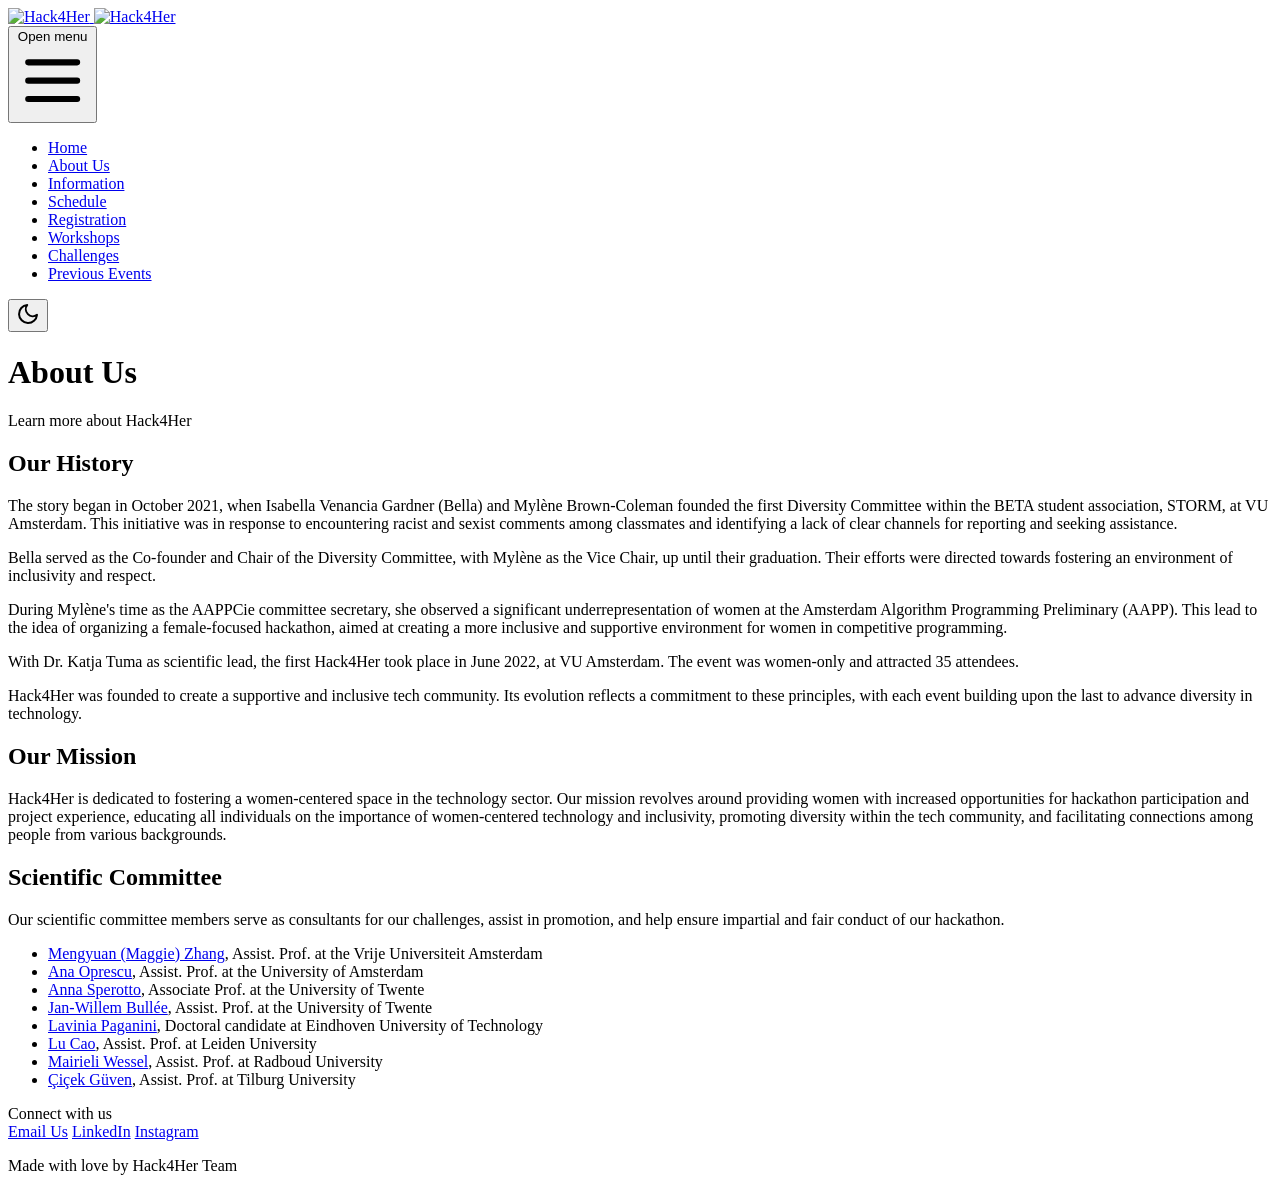
==== commit 69ba4d5c: "fix css not loading" ====
--- a/about/index.html
+++ b/about/index.html
@@ -2,33 +2,33 @@
 <html lang="en">
 	<head>
 		<meta charset="utf-8" />
-		<link rel="icon" href="/images/logos/Hack4Her_icon2025.png" />
+		<link rel="icon" href="/h4h-showcase/images/logos/Hack4Her_icon2025.png" />
 		<link href="https://fonts.googleapis.com/icon?family=Material+Icons" rel="stylesheet">
 		<meta name="viewport" content="width=device-width, initial-scale=1" />
 		
-		<link href="/_app/immutable/assets/0.BnzV58SU.css" rel="stylesheet">
-		<link href="/_app/immutable/assets/3.CpiFrl3l.css" rel="stylesheet"><!--[--><meta name="description" content="Learn about the Hack4Her mission, our team, and our commitment to diversity in technology."> <!--[--><meta name="keywords" content="hackathon, women in tech, coding, programming, technology, diversity, inclusion, about us, team, mission, vision"><!--]--> <meta property="og:title" content="About Hack4Her - Our Mission and Team"> <meta property="og:description" content="Learn about the Hack4Her mission, our team, and our commitment to diversity in technology."> <meta property="og:type" content="website"> <!--[--><meta property="og:image" content="/images/og-image.jpg"><!--]--> <meta name="twitter:card" content="summary_large_image"> <meta name="twitter:title" content="About Hack4Her - Our Mission and Team"> <meta name="twitter:description" content="Learn about the Hack4Her mission, our team, and our commitment to diversity in technology."> <!--[--><meta name="twitter:image" content="/images/og-image.jpg"><!--]--> <!--[!--><!--]--><!--]--><title>About Hack4Her - Our Mission and Team</title>
-			<script src="/theme-switcher.js"></script>
-		<script src="/gallery-scroll.js" defer></script>
-		<script src="/schedule-tabs.js" defer></script>
+		<link href="/h4h-showcase/_app/immutable/assets/0.BnzV58SU.css" rel="stylesheet">
+		<link href="/h4h-showcase/_app/immutable/assets/3.CpiFrl3l.css" rel="stylesheet"><!--[--><meta name="description" content="Learn about the Hack4Her mission, our team, and our commitment to diversity in technology."> <!--[--><meta name="keywords" content="hackathon, women in tech, coding, programming, technology, diversity, inclusion, about us, team, mission, vision"><!--]--> <meta property="og:title" content="About Hack4Her - Our Mission and Team"> <meta property="og:description" content="Learn about the Hack4Her mission, our team, and our commitment to diversity in technology."> <meta property="og:type" content="website"> <!--[--><meta property="og:image" content="/images/og-image.jpg"><!--]--> <meta name="twitter:card" content="summary_large_image"> <meta name="twitter:title" content="About Hack4Her - Our Mission and Team"> <meta name="twitter:description" content="Learn about the Hack4Her mission, our team, and our commitment to diversity in technology."> <!--[--><meta name="twitter:image" content="/images/og-image.jpg"><!--]--> <!--[!--><!--]--><!--]--><title>About Hack4Her - Our Mission and Team</title>
+			<script src="/h4h-showcase/theme-switcher.js"></script>
+		<script src="/h4h-showcase/gallery-scroll.js" defer></script>
+		<script src="/h4h-showcase/schedule-tabs.js" defer></script>
 			<link rel="preconnect" href="https://fonts.googleapis.com">
 		<link rel="preconnect" href="https://fonts.gstatic.com" crossorigin>
 		<link href="https://fonts.googleapis.com/css2?family=Plus+Jakarta+Sans:wght@400;500;600;700;800&amp;display=swap" rel="stylesheet">
 	</head>
 	<body data-sveltekit-preload-data="hover">
-		<div style="display: contents"><!--[--><!--[--><!----><header class="navigation svelte-17yf3y8"><div class="nav-container svelte-17yf3y8"><div class="logo svelte-17yf3y8"><a href="/" aria-label="Home"><img src="/images/logos/Hack4Her_logo_black.png" alt="Hack4Her" class="logo-img light-logo svelte-17yf3y8"> <img src="/images/logos/Hack4Her_logo_white.png" alt="Hack4Her" class="logo-img dark-logo svelte-17yf3y8"></a></div> <button class="mobile-toggle svelte-17yf3y8" aria-expanded="false" aria-controls="mobile-menu" aria-label="Open menu"><span class="sr-only svelte-17yf3y8">Open menu</span> <svg class="h-6 w-6" fill="none" viewBox="0 0 24 24" stroke="currentColor"><!--[!--><path stroke-linecap="round" stroke-linejoin="round" stroke-width="2" d="M4 6h16M4 12h16M4 18h16"></path><!--]--></svg></button> <nav class="desktop-nav svelte-17yf3y8"><ul class="svelte-17yf3y8"><!--[--><li class="svelte-17yf3y8"><a href="/" class="svelte-17yf3y8">Home</a></li><li class="active svelte-17yf3y8"><a href="/about" class="svelte-17yf3y8">About Us</a></li><li class="svelte-17yf3y8"><a href="/information" class="svelte-17yf3y8">Information</a></li><li class="svelte-17yf3y8"><a href="/schedule" class="svelte-17yf3y8">Schedule</a></li><li class="svelte-17yf3y8"><a href="/registration" class="svelte-17yf3y8">Registration</a></li><li class="svelte-17yf3y8"><a href="/workshops" class="svelte-17yf3y8">Workshops</a></li><li class="svelte-17yf3y8"><a href="/challenges" class="svelte-17yf3y8">Challenges</a></li><li class="svelte-17yf3y8"><a href="/previous-events" class="svelte-17yf3y8">Previous Events</a></li><!--]--></ul> <button class="theme-toggle svelte-13b93yv" aria-label="Switch to dark mode"><!--[!--><svg class="icon svelte-13b93yv" viewBox="0 0 24 24" width="24" height="24" stroke="currentColor" stroke-width="2" fill="none" stroke-linecap="round" stroke-linejoin="round"><path d="M21 12.79A9 9 0 1 1 11.21 3 7 7 0 0 0 21 12.79z"></path></svg><!--]--></button><!----></nav></div> <!--[!--><!--]--></header><!----> <main class="svelte-fzz30"><!----><!----><div class="page-header gradient-background svelte-25y82e"><div class="header-content svelte-25y82e"><h1 class="svelte-25y82e">About Us</h1> <p class="svelte-25y82e">Learn more about Hack4Her</p></div></div> <section class="section svelte-25y82e"><div class="section-container svelte-25y82e"><h2 class="section-title svelte-25y82e">Our History</h2> <p class="section-text svelte-25y82e">The story began in October 2021, when Isabella Venancia Gardner (Bella) and Mylène Brown-Coleman founded the first Diversity Committee within the BETA student association, STORM, at VU Amsterdam. This initiative was in response to encountering racist and sexist comments among classmates and identifying a lack of clear channels for reporting and seeking assistance.</p> <p class="section-text svelte-25y82e">Bella served as the Co-founder and Chair of the Diversity Committee, with Mylène as the Vice Chair, up until their graduation. Their efforts were directed towards fostering an environment of inclusivity and respect.</p> <p class="section-text svelte-25y82e">During Mylène's time as the AAPPCie committee secretary, she observed a significant underrepresentation of women at the Amsterdam Algorithm Programming Preliminary (AAPP). This lead to the idea of organizing a female-focused hackathon, aimed at creating a more inclusive and supportive environment for women in competitive programming.</p> <p class="section-text svelte-25y82e">With Dr. Katja Tuma as scientific lead, the first Hack4Her took place in June 2022, at VU Amsterdam. The event was women-only and attracted 35 attendees.</p> <p class="section-text svelte-25y82e">Hack4Her was founded to create a supportive and inclusive tech community. Its evolution reflects a commitment to these principles, with each event building upon the last to advance diversity in technology.</p></div></section> <section class="section svelte-25y82e"><div class="section-container svelte-25y82e"><h2 class="section-title svelte-25y82e">Our Mission</h2> <p class="section-text svelte-25y82e">Hack4Her is dedicated to fostering a women-centered space in the technology sector. Our mission revolves around providing women with increased opportunities for hackathon participation and project experience, educating all individuals on the importance of women-centered technology and inclusivity, promoting diversity within the tech community, and facilitating connections among people from various backgrounds.</p></div></section> <section class="section svelte-25y82e"><div class="section-container svelte-25y82e"><h2 class="section-title svelte-25y82e">Scientific Committee</h2> <p class="section-text svelte-25y82e">Our scientific committee members serve as consultants for our challenges, assist in promotion, and help ensure impartial and fair conduct of our hackathon.</p> <div class="scientific-committee svelte-25y82e"><ul class="committee-list svelte-25y82e"><li class="svelte-25y82e"><a class="sc-link svelte-25y82e" href="https://mengyuanzhang.github.io/">Mengyuan (Maggie) Zhang</a>, Assist. Prof. at the Vrije Universiteit Amsterdam</li> <li class="svelte-25y82e"><a class="sc-link svelte-25y82e" href="https://www.uva.nl/en/profile/o/p/a.m.oprescu/a.m.oprescu.html">Ana Oprescu</a>, Assist. Prof. at the University of Amsterdam</li> <li class="svelte-25y82e"><a class="sc-link svelte-25y82e" href="http://annasperotto.org">Anna Sperotto</a>, Associate Prof. at the University of Twente</li> <li class="svelte-25y82e"><a class="sc-link svelte-25y82e" href="https://research.utwente.nl/en/persons/jan-willem-bullée">Jan-Willem Bullée</a>, Assist. Prof. at the University of Twente</li> <li class="svelte-25y82e"><a class="sc-link svelte-25y82e" href="https://research.tue.nl/en/persons/lavinia-paganini">Lavinia Paganini</a>, Doctoral candidate at Eindhoven University of Technology</li> <li class="svelte-25y82e"><a class="sc-link svelte-25y82e" href="https://www.universiteitleiden.nl/en/staffmembers/lu-cao%5B2%5D#tab-1">Lu Cao</a>, Assist. Prof. at Leiden University</li> <li class="svelte-25y82e"><a class="sc-link svelte-25y82e" href="https://mairieli.com">Mairieli Wessel</a>, Assist. Prof. at Radboud University</li> <li class="svelte-25y82e"><a class="sc-link svelte-25y82e" href="https://www.tilburguniversity.edu/staff/c-guven">Çiçek Güven</a>, Assist. Prof. at Tilburg University</li></ul></div></div></section> <!--[!--><!--]--> <!--[!--><!--]--><!----><!----></main> <footer class="gradient-background svelte-1807tra"><div class="container svelte-1807tra"><div class="footer-section-title svelte-1807tra">Connect with us</div> <div class="footer-links svelte-1807tra"><a href="mailto:info.hack4her@gmail.com" class="svelte-1807tra">Email Us</a> <a href="https://www.linkedin.com/company/hack4her/" target="_blank" rel="noopener noreferrer" class="svelte-1807tra">LinkedIn</a> <a href="https://www.instagram.com/hack4herofficial/" target="_blank" rel="noopener noreferrer" class="svelte-1807tra">Instagram</a></div>  <!--[!--><!--]--> <!--[!--><!--]--> <div class="footer-bottom svelte-1807tra"><p class="svelte-1807tra">Made with love by Hack4Her Team</p></div></div></footer><!----><!----><!--]--> <!--[!--><!--]--><!--]-->
+		<div style="display: contents"><!--[--><!--[--><!----><header class="navigation svelte-17yf3y8"><div class="nav-container svelte-17yf3y8"><div class="logo svelte-17yf3y8"><a href="/h4h-showcase/" aria-label="Home"><img src="/h4h-showcase/images/logos/Hack4Her_logo_black.png" alt="Hack4Her" class="logo-img light-logo svelte-17yf3y8"> <img src="/h4h-showcase/images/logos/Hack4Her_logo_white.png" alt="Hack4Her" class="logo-img dark-logo svelte-17yf3y8"></a></div> <button class="mobile-toggle svelte-17yf3y8" aria-expanded="false" aria-controls="mobile-menu" aria-label="Open menu"><span class="sr-only svelte-17yf3y8">Open menu</span> <svg class="h-6 w-6" fill="none" viewBox="0 0 24 24" stroke="currentColor"><!--[!--><path stroke-linecap="round" stroke-linejoin="round" stroke-width="2" d="M4 6h16M4 12h16M4 18h16"></path><!--]--></svg></button> <nav class="desktop-nav svelte-17yf3y8"><ul class="svelte-17yf3y8"><!--[--><li class="svelte-17yf3y8"><a href="/h4h-showcase/" class="svelte-17yf3y8">Home</a></li><li class="active svelte-17yf3y8"><a href="/h4h-showcase/about" class="svelte-17yf3y8">About Us</a></li><li class="svelte-17yf3y8"><a href="/h4h-showcase/information" class="svelte-17yf3y8">Information</a></li><li class="svelte-17yf3y8"><a href="/h4h-showcase/schedule" class="svelte-17yf3y8">Schedule</a></li><li class="svelte-17yf3y8"><a href="/h4h-showcase/registration" class="svelte-17yf3y8">Registration</a></li><li class="svelte-17yf3y8"><a href="/h4h-showcase/workshops" class="svelte-17yf3y8">Workshops</a></li><li class="svelte-17yf3y8"><a href="/h4h-showcase/challenges" class="svelte-17yf3y8">Challenges</a></li><li class="svelte-17yf3y8"><a href="/h4h-showcase/previous-events" class="svelte-17yf3y8">Previous Events</a></li><!--]--></ul> <button class="theme-toggle svelte-13b93yv" aria-label="Switch to dark mode"><!--[!--><svg class="icon svelte-13b93yv" viewBox="0 0 24 24" width="24" height="24" stroke="currentColor" stroke-width="2" fill="none" stroke-linecap="round" stroke-linejoin="round"><path d="M21 12.79A9 9 0 1 1 11.21 3 7 7 0 0 0 21 12.79z"></path></svg><!--]--></button><!----></nav></div> <!--[!--><!--]--></header><!----> <main class="svelte-fzz30"><!----><!----><div class="page-header gradient-background svelte-25y82e"><div class="header-content svelte-25y82e"><h1 class="svelte-25y82e">About Us</h1> <p class="svelte-25y82e">Learn more about Hack4Her</p></div></div> <section class="section svelte-25y82e"><div class="section-container svelte-25y82e"><h2 class="section-title svelte-25y82e">Our History</h2> <p class="section-text svelte-25y82e">The story began in October 2021, when Isabella Venancia Gardner (Bella) and Mylène Brown-Coleman founded the first Diversity Committee within the BETA student association, STORM, at VU Amsterdam. This initiative was in response to encountering racist and sexist comments among classmates and identifying a lack of clear channels for reporting and seeking assistance.</p> <p class="section-text svelte-25y82e">Bella served as the Co-founder and Chair of the Diversity Committee, with Mylène as the Vice Chair, up until their graduation. Their efforts were directed towards fostering an environment of inclusivity and respect.</p> <p class="section-text svelte-25y82e">During Mylène's time as the AAPPCie committee secretary, she observed a significant underrepresentation of women at the Amsterdam Algorithm Programming Preliminary (AAPP). This lead to the idea of organizing a female-focused hackathon, aimed at creating a more inclusive and supportive environment for women in competitive programming.</p> <p class="section-text svelte-25y82e">With Dr. Katja Tuma as scientific lead, the first Hack4Her took place in June 2022, at VU Amsterdam. The event was women-only and attracted 35 attendees.</p> <p class="section-text svelte-25y82e">Hack4Her was founded to create a supportive and inclusive tech community. Its evolution reflects a commitment to these principles, with each event building upon the last to advance diversity in technology.</p></div></section> <section class="section svelte-25y82e"><div class="section-container svelte-25y82e"><h2 class="section-title svelte-25y82e">Our Mission</h2> <p class="section-text svelte-25y82e">Hack4Her is dedicated to fostering a women-centered space in the technology sector. Our mission revolves around providing women with increased opportunities for hackathon participation and project experience, educating all individuals on the importance of women-centered technology and inclusivity, promoting diversity within the tech community, and facilitating connections among people from various backgrounds.</p></div></section> <section class="section svelte-25y82e"><div class="section-container svelte-25y82e"><h2 class="section-title svelte-25y82e">Scientific Committee</h2> <p class="section-text svelte-25y82e">Our scientific committee members serve as consultants for our challenges, assist in promotion, and help ensure impartial and fair conduct of our hackathon.</p> <div class="scientific-committee svelte-25y82e"><ul class="committee-list svelte-25y82e"><li class="svelte-25y82e"><a class="sc-link svelte-25y82e" href="/h4h-showcase/">Mengyuan (Maggie) Zhang</a>, Assist. Prof. at the Vrije Universiteit Amsterdam</li> <li class="svelte-25y82e"><a class="sc-link svelte-25y82e" href="https://www.uva.nl/en/profile/o/p/a.m.oprescu/a.m.oprescu.html">Ana Oprescu</a>, Assist. Prof. at the University of Amsterdam</li> <li class="svelte-25y82e"><a class="sc-link svelte-25y82e" href="http://annasperotto.org">Anna Sperotto</a>, Associate Prof. at the University of Twente</li> <li class="svelte-25y82e"><a class="sc-link svelte-25y82e" href="https://research.utwente.nl/en/persons/jan-willem-bullée">Jan-Willem Bullée</a>, Assist. Prof. at the University of Twente</li> <li class="svelte-25y82e"><a class="sc-link svelte-25y82e" href="https://research.tue.nl/en/persons/lavinia-paganini">Lavinia Paganini</a>, Doctoral candidate at Eindhoven University of Technology</li> <li class="svelte-25y82e"><a class="sc-link svelte-25y82e" href="https://www.universiteitleiden.nl/en/staffmembers/lu-cao%5B2%5D#tab-1">Lu Cao</a>, Assist. Prof. at Leiden University</li> <li class="svelte-25y82e"><a class="sc-link svelte-25y82e" href="https://mairieli.com">Mairieli Wessel</a>, Assist. Prof. at Radboud University</li> <li class="svelte-25y82e"><a class="sc-link svelte-25y82e" href="https://www.tilburguniversity.edu/staff/c-guven">Çiçek Güven</a>, Assist. Prof. at Tilburg University</li></ul></div></div></section> <!--[!--><!--]--> <!--[!--><!--]--><!----><!----></main> <footer class="gradient-background svelte-1807tra"><div class="container svelte-1807tra"><div class="footer-section-title svelte-1807tra">Connect with us</div> <div class="footer-links svelte-1807tra"><a href="mailto:info.hack4her@gmail.com" class="svelte-1807tra">Email Us</a> <a href="/h4h-showcase/" target="_blank" rel="noopener noreferrer" class="svelte-1807tra">LinkedIn</a> <a href="/h4h-showcase/" target="_blank" rel="noopener noreferrer" class="svelte-1807tra">Instagram</a></div>  <!--[!--><!--]--> <!--[!--><!--]--> <div class="footer-bottom svelte-1807tra"><p class="svelte-1807tra">Made with love by Hack4Her Team</p></div></div></footer><!----><!----><!--]--> <!--[!--><!--]--><!--]-->
 			
 			<script>
 				{
 					__sveltekit_zcot5m = {
-						base: ""
+						base: "/h4h-showcase"
 					};
 
 					const element = document.currentScript.parentElement;
 
 					Promise.all([
-						import("/_app/immutable/entry/start.DRMPRl2K.js"),
-						import("/_app/immutable/entry/app.BiGqqHUP.js")
+						import("/h4h-showcase/_app/immutable/entry/start.DRMPRl2K.js"),
+						import("/h4h-showcase/_app/immutable/entry/app.BiGqqHUP.js")
 					]).then(([kit, app]) => {
 						kit.start(app, element, {
 							node_ids: [0, 3],
